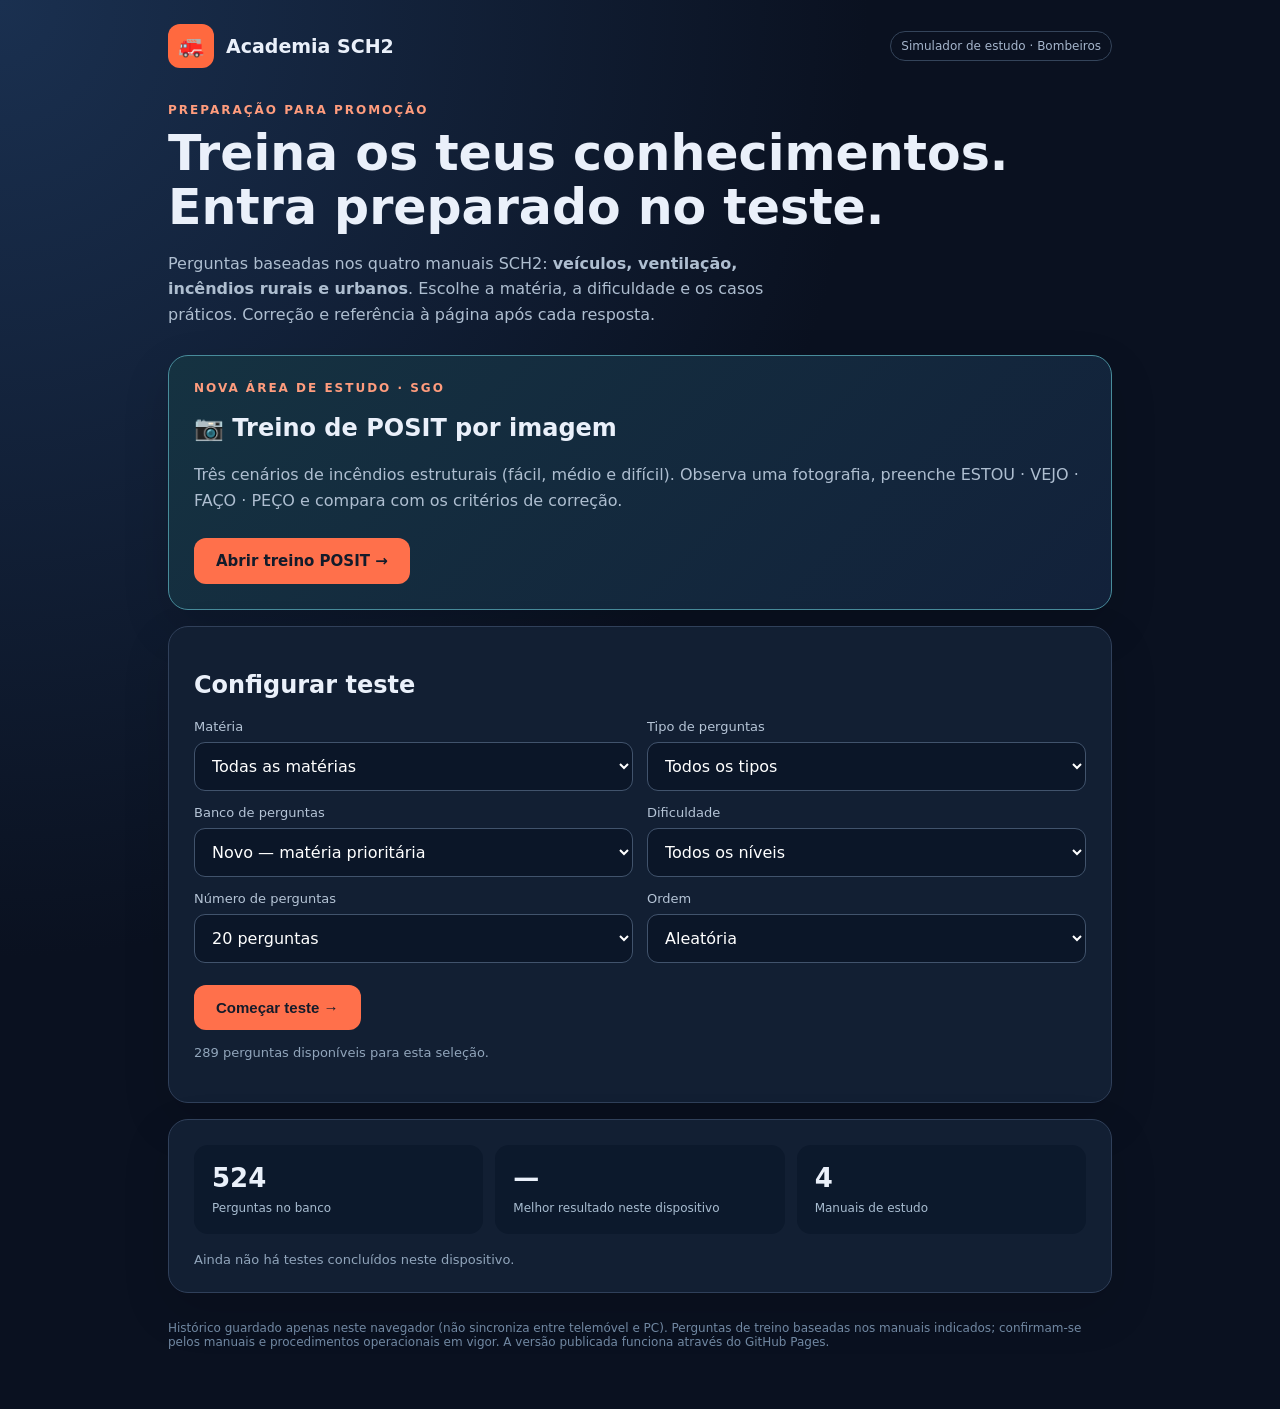
==== index.html @ 09507ef8 "Disponibilizar treino POSIT por imagem na página principal" ====
<!doctype html><html lang="pt-PT"><head><meta charset="utf-8"><meta name="viewport" content="width=device-width, initial-scale=1"><title>Academia SCH2 — Simulador de Testes</title><style>
:root{font-family:Inter,system-ui,-apple-system,Segoe UI,sans-serif;color:#eaf0fa;background:#0a1120}*{box-sizing:border-box}body{margin:0;background:radial-gradient(ellipse at top left,#1a3050 0%,#0a1120 48%);min-height:100vh}.shell{max-width:980px;margin:auto;padding:24px 18px 60px}header{display:flex;align-items:center;justify-content:space-between;gap:12px;margin-bottom:35px}.brand{display:flex;align-items:center;gap:12px;font-weight:800;font-size:19px}.mark{background:#ff693f;border-radius:12px;padding:10px;font-size:21px}.tag{font-size:12px;color:#a5b5cb;border:1px solid #34445a;padding:7px 10px;border-radius:30px}h1{font-size:clamp(29px,5vw,49px);line-height:1.1;margin:10px 0 14px}p{color:#aebed0;line-height:1.6}.eyebrow{color:#ff9c7d;font-size:12px;letter-spacing:2px;font-weight:800;text-transform:uppercase}.lead{max-width:650px;margin-bottom:27px}.panel{background:#121f33;border:1px solid #30405a;border-radius:20px;padding:25px;margin-top:16px;box-shadow:0 18px 48px #0002}.controls{display:grid;grid-template-columns:1fr 1fr;gap:14px}.field label{display:block;font-size:13px;color:#b5c4d6;margin-bottom:8px}select{width:100%;border-radius:11px;background:#0b1628;color:white;border:1px solid #41536c;padding:13px;font:inherit}.btn{background:#ff704b;color:#141b2a;border:0;border-radius:12px;padding:14px 22px;font-size:15px;font-weight:800;cursor:pointer}.btn:hover{filter:brightness(1.12)}.btn:disabled{opacity:.35;cursor:not-allowed}.btn.secondary{background:#273a55;color:#e8f0fc}.actions{display:flex;flex-wrap:wrap;gap:10px;margin-top:22px}.stats{display:grid;grid-template-columns:repeat(3,1fr);gap:12px}.stat{padding:18px;border-radius:14px;background:#0c192c}.stat b{font-size:26px;display:block;margin-bottom:4px}.stat span{color:#a9bdd1;font-size:12px}.hidden{display:none!important}.qtop{display:flex;justify-content:space-between;align-items:center;gap:12px;color:#b9c7d8;font-size:13px}.progress{height:8px;border-radius:99px;background:#293c56;margin:18px 0 26px;overflow:hidden}.progress>div{height:100%;background:#ff704b;transition:width .25s}.question{font-size:clamp(19px,3vw,25px);line-height:1.55;font-weight:650;margin:10px 0 26px}.options{display:grid;gap:12px}.option{display:flex;align-items:center;gap:12px;text-align:left;padding:17px;border:1px solid #41536b;border-radius:13px;background:#0c182a;color:#f1f5fa;font-size:16px;cursor:pointer}.option:hover{border-color:#ff977b}.option.chosen{border-color:#ff704b;background:#372a32}.option.good{border-color:#3fd39b;background:#163b35}.option.bad{border-color:#f66c74;background:#402934}.bullet{height:21px;width:21px;border:2px solid #7388a2;border-radius:50%;flex-shrink:0}.feedback{padding:18px;border-radius:14px;margin-top:18px;border:1px solid #40536c;background:#18283c}.feedback.good{border-color:#268d6d}.feedback.bad{border-color:#c15a63}.feedback strong{font-size:18px}.feedback p{margin-bottom:0}.muted{color:#91a5bb;font-size:13px}.foot{margin-top:28px;font-size:12px;color:#7188a2}.result{text-align:center;padding:22px 0}.result .huge{font-size:76px;font-weight:900;color:#54dbac}.result h2{font-size:29px}.review{margin-top:22px;text-align:left}.review article{border-top:1px solid #30405a;padding:13px 0}.review strong{color:#ff9d86}@media(max-width:580px){.controls{grid-template-columns:1fr}.panel{padding:18px}.stats{gap:6px}.stat{padding:11px}.stat b{font-size:20px}.shell{padding:16px 13px 40px}.tag{display:none}}
</style></head><body><main class="shell"><header><div class="brand"><span class="mark">🚒</span><span>Academia SCH2</span></div><span class="tag">Simulador de estudo · Bombeiros</span></header>
<section id="home"><div class="eyebrow">Preparação para promoção</div><h1>Treina os teus conhecimentos.<br>Entra preparado no teste.</h1><p class="lead">Perguntas baseadas nos quatro manuais SCH2: <b>veículos, ventilação, incêndios rurais e urbanos</b>. Escolhe a matéria, a dificuldade e os casos práticos. Correção e referência à página após cada resposta.</p><div class="panel" style="border-color:#488c9b;background:linear-gradient(135deg,#153241,#12213a)"><div class="eyebrow">Nova área de estudo · SGO</div><h2>📷 Treino de POSIT por imagem</h2><p>Três cenários de incêndios estruturais (fácil, médio e difícil). Observa uma fotografia, preenche ESTOU · VEJO · FAÇO · PEÇO e compara com os critérios de correção.</p><a href="posit.html" class="btn" style="display:inline-block;text-decoration:none;margin-top:8px">Abrir treino POSIT →</a></div><div class="panel"><h2>Configurar teste</h2><div class="controls"><div class="field"><label for="topic">Matéria</label><select id="topic"><option value="all">Todas as matérias</option><option value="veiculos">Incêndios em Veículos</option><option value="ventilacao">Ventilação Operacional</option><option value="rurais">Incêndios Rurais e Florestais</option><option value="combate">Incêndios Urbanos</option></select></div><div class="field"><label for="kind">Tipo de perguntas</label><select id="kind"><option value="all">Todos os tipos</option><option value="vf">Verdadeiro / Falso</option><option value="mc">Escolha múltipla</option><option value="caso">Casos práticos de raciocínio</option></select></div><div class="field"><label for="bank">Banco de perguntas</label><select id="bank"><option value="prioritario">Novo — matéria prioritária</option><option value="all">Todos os bancos</option><option value="anteriores">Perguntas anteriores</option></select></div><div class="field"><label for="difficulty">Dificuldade</label><select id="difficulty"><option value="all">Todos os níveis</option><option value="Fácil">Fácil</option><option value="Médio">Médio</option><option value="Difícil">Difícil</option></select></div><div class="field"><label for="count">Número de perguntas</label><select id="count"><option value="10">10 perguntas</option><option value="15">15 perguntas</option><option value="20" selected>20 perguntas</option><option value="30">30 perguntas</option><option value="50">50 perguntas</option><option value="100">100 perguntas</option><option value="150">150 perguntas</option><option value="all">Todas as disponíveis</option></select></div><div class="field"><label for="order">Ordem</label><select id="order"><option value="random">Aleatória</option><option value="fixed">Pela ordem do banco</option></select></div></div><div class="actions"><button class="btn" id="start">Começar teste →</button><button class="btn secondary" id="retry" style="display:none">Rever respostas erradas</button></div><p class="muted" id="availability"></p></div><div class="panel"><div class="stats"><div class="stat"><b id="nquestions">0</b><span>Perguntas no banco</span></div><div class="stat"><b id="best">—</b><span>Melhor resultado neste dispositivo</span></div><div class="stat"><b>4</b><span>Manuais de estudo</span></div></div><div id="history" class="muted" style="margin-top:18px"></div></div></section>
<section id="quiz" class="hidden"><div class="panel"><div class="qtop"><span id="qnum">Pergunta 1</span><span id="qtopic"></span></div><div class="progress"><div id="bar" style="width:0%"></div></div><div class="eyebrow" id="qtype"></div><div class="question" id="qtext"></div><div class="options" id="options"></div><div id="feedback" class="feedback hidden" aria-live="polite"></div><div class="actions"><button class="btn" id="confirm" disabled>Confirmar resposta</button><button class="btn hidden" id="next">Próxima pergunta →</button><button class="btn secondary" id="quit">Sair</button></div></div></section>
<section id="end" class="hidden"><div class="panel result"><div class="eyebrow">Teste concluído</div><div class="huge" id="percent">0%</div><h2 id="resulttitle"></h2><p id="resultdetail"></p><div class="stats"><div class="stat"><b id="correct">0</b><span>Certas</span></div><div class="stat"><b id="wrong">0</b><span>Erradas</span></div><div class="stat"><b id="grade">0</b><span>Nota / 20</span></div></div><div class="actions" style="justify-content:center"><button class="btn" id="again">Novo teste</button><button class="btn secondary" id="wrongonly">Repetir erradas</button></div><div class="review" id="review"></div></div></section><div class="foot">Histórico guardado apenas neste navegador (não sincroniza entre telemóvel e PC). Perguntas de treino baseadas nos manuais indicados; confirmam-se pelos manuais e procedimentos operacionais em vigor. A versão publicada funciona através do GitHub Pages.</div></main>
<script>
const Q=[
['combate','vf','Durante o reconhecimento intermédio, o COS deve procurar realizar um reconhecimento a 360° do edifício.','Verdadeiro',['Verdadeiro','Falso'],'O reconhecimento intermédio procura uma avaliação global da ocorrência, incluindo as diferentes fachadas e condições de propagação.'],
['combate','vf','Numa estratégia defensiva, pode iniciar-se o ataque exterior antes de confirmar a saída das equipas do interior, desde que estas tenham linhas de proteção.','Falso',['Verdadeiro','Falso'],'Antes de iniciar a estratégia defensiva, o COS deve garantir que todas as equipas foram evacuadas e estão em segurança.'],
['ventilacao','vf','Na ventilação horizontal natural, a primeira abertura deve ser feita do lado de onde sopra o vento.','Falso',['Verdadeiro','Falso'],'A abertura de saída deve ser feita no lado contrário ao vento, preferencialmente numa zona alta, de forma coordenada.'],
['combate','vf','A observação de um plano neutro transversal pode indicar que o foco do incêndio se encontra no compartimento observado.','Verdadeiro',['Verdadeiro','Falso'],'O plano neutro transversal é um indicador a considerar na localização do foco e na interpretação do fluxo de gases.'],
['ventilacao','vf','Na ventilação ofensiva, deve direcionar-se um jato de água para a abertura de saída de gases, de modo a bloquear o fumo.','Falso',['Verdadeiro','Falso'],'Obstruir a saída dos gases prejudica a ventilação e pode agravar as condições das equipas no interior.'],
['combate','vf','Na estratégia defensiva, a preservação do edifício justifica expor bombeiros a riscos elevados mesmo quando não existem vítimas para salvar.','Falso',['Verdadeiro','Falso'],'A segurança dos operacionais é prioritária; a preservação de bens não justifica riscos desproporcionados.'],
['combate','vf','A existência de aberturas a diferentes alturas pode criar um fluxo unidirecional e aumentar o fornecimento de oxigénio ao incêndio.','Verdadeiro',['Verdadeiro','Falso'],'O ar pode entrar por baixo e os gases quentes sair por cima, intensificando a combustão.'],
['ventilacao','vf','Na ventilação hidráulica pode utilizar-se um jato difuso de cerca de 60°, cobrindo 85% a 90% da abertura.','Verdadeiro',['Verdadeiro','Falso'],'O jato difuso cria um efeito de arrastamento dos gases através da abertura de saída.'],
['combate','vf','Perante risco de colapso estrutural, deve considerar-se uma distância de segurança de pelo menos 1,5 vezes a altura do edifício.','Verdadeiro',['Verdadeiro','Falso'],'A distância de segurança deve ser considerada na colocação de operacionais, meios e equipamentos.'],
['ventilacao','vf','Na ventilação defensiva, deve direcionar-se o ar fresco diretamente para o foco do incêndio.','Falso',['Verdadeiro','Falso'],'A ventilação defensiva procura proteger zonas não afetadas e vias de evacuação, sem alimentar diretamente o incêndio.'],
['combate','vf','O fumo muito escuro indica necessariamente uma combustão com oxigénio abundante.','Falso',['Verdadeiro','Falso'],'O fumo escuro pode estar associado a combustão incompleta. A sua cor deve ser interpretada com outros indicadores.'],
['ventilacao','vf','Antes de uma ventilação vertical ofensiva, deve avaliar-se a cobertura, garantir proteção com linha de água e coordenar com as equipas interiores.','Verdadeiro',['Verdadeiro','Falso'],'A operação envolve riscos estruturais e pode alterar rapidamente o comportamento do incêndio.'],
['combate','vf','O reconhecimento secundário serve para avaliar a eficácia das ações e corrigir a estratégia, quando necessário.','Verdadeiro',['Verdadeiro','Falso'],'O reconhecimento é contínuo e permite ao COS reajustar meios e procedimentos.'],
['ventilacao','vf','Em atmosfera potencialmente explosiva, é seguro utilizar qualquer extrator convencional desde que colocado fora do compartimento.','Falso',['Verdadeiro','Falso'],'Em atmosferas potencialmente explosivas, devem utilizar-se equipamentos adequados para esse risco.'],
['combate','vf','No reconhecimento primário, o princípio VOE significa Ver, Ouvir e Executar.','Verdadeiro',['Verdadeiro','Falso'],'O VOE integra a avaliação inicial e a tomada das primeiras medidas.'],
['ventilacao','vf','Na ventilação horizontal natural, a abertura de entrada deve ser maior do que a de saída.','Falso',['Verdadeiro','Falso'],'A abertura de entrada de ar deve ser menor do que a de saída dos produtos da combustão.'],
['combate','vf','A ZSEI pode corresponder a uma área de aproximadamente 30 metros em redor do edifício sinistrado.','Verdadeiro',['Verdadeiro','Falso'],'A delimitação de zonas de segurança contribui para a organização e proteção no teatro de operações.'],
['combate','vf','A saída de fumo em pulsações pode indicar variações de pressão e possível deficiência de oxigénio.','Verdadeiro',['Verdadeiro','Falso'],'É um indicador de alerta que deve ser conjugado com a leitura dos restantes sinais do incêndio.'],
['ventilacao','vf','A abertura de uma porta pode intensificar um incêndio limitado pela ventilação, mesmo sem recurso a ventiladores.','Verdadeiro',['Verdadeiro','Falso'],'A entrada de oxigénio pode aumentar a intensidade do incêndio e favorecer o seu desenvolvimento rápido.'],
['combate','vf','Na transição para estratégia defensiva, a evacuação das equipas interiores pode ficar para depois de iniciar a ventilação ofensiva.','Falso',['Verdadeiro','Falso'],'A retirada e segurança das equipas interiores devem ser confirmadas antes do início do ataque defensivo.'],
['combate','mc','Qual é a finalidade principal do reconhecimento secundário?','Avaliar a eficácia das ações e reajustar a estratégia',['Identificar apenas o número de pisos','Avaliar a eficácia das ações e reajustar a estratégia','Encerrar a ocorrência','Substituir a comunicação FLASH'],'O reconhecimento secundário acompanha a evolução da intervenção e permite corrigir decisões.'],
['ventilacao','mc','Numa ventilação horizontal natural, onde se deve realizar preferencialmente a primeira abertura?','No lado contrário ao vento, em zona alta',['No lado de onde sopra o vento, em zona baixa','No lado contrário ao vento, em zona alta','Em qualquer janela, sem coordenação','Sempre junto ao pavimento'],'A primeira abertura é destinada à saída de gases, sendo a direção do vento um fator importante.'],
['combate','mc','Um edifício com 10 metros de altura apresenta risco de colapso. Qual a distância de segurança de referência (1,5 × altura)?','15 metros',['5 metros','10 metros','15 metros','20 metros'],'10 × 1,5 = 15 metros.'],
['ventilacao','mc','Qual é o objetivo central da ventilação defensiva?','Proteger zonas não afetadas e vias de evacuação',['Alimentar o foco com ar fresco','Proteger zonas não afetadas e vias de evacuação','Aumentar a velocidade de propagação','Substituir o ataque com água'],'A ventilação defensiva procura limitar a exposição de espaços protegidos ao fumo e calor.'],
['combate','mc','O que significa VOE no reconhecimento primário?','Ver, Ouvir e Executar',['Ver, Orientar e Evacuar','Vigiar, Observar e Extinguir','Ver, Ouvir e Executar','Ventilar, Operar e Extinguir'],'VOE corresponde a Ver, Ouvir e Executar.'],
['ventilacao','mc','Qual destas ações pode prejudicar a ventilação ofensiva?','Aplicar água diretamente na abertura de saída de gases',['Coordenar a abertura com o ataque','Avaliar o sentido do fluxo','Aplicar água diretamente na abertura de saída de gases','Garantir vias de evacuação'],'O jato pode impedir a saída dos gases, comprometendo a eficácia da ventilação.'],
['combate','mc','Antes de iniciar o ataque exterior numa estratégia defensiva, o COS deve:','Confirmar a evacuação das equipas interiores',['Aguardar apenas a chegada de mais água','Confirmar a evacuação das equipas interiores','Abrir todas as janelas','Desligar todas as comunicações'],'A confirmação de que todas as equipas estão fora e em segurança é essencial.'],
['ventilacao','mc','Qual dos seguintes é um método de ventilação mecânica?','Extração por pressão negativa',['Convecção natural','Ação do vento','Extração por pressão negativa','Abertura de claraboia sem equipamentos'],'A extração por pressão negativa utiliza equipamentos mecânicos para retirar os gases.'],
['combate','mc','Qual destes sinais exige especial atenção durante a leitura do fumo?','Saída em pulsações',['Fumo sempre imóvel','Saída em pulsações','Ausência total de aberturas','Luz exterior'],'As pulsações podem indicar variações de pressão e condições perigosas.'],
['ventilacao','mc','Que equipamento deve ser usado em atmosferas potencialmente explosivas?','Equipamento apropriado para atmosferas explosivas',['Qualquer ventilador doméstico','Equipamento apropriado para atmosferas explosivas','Apenas ventiladores mais potentes','Extrator convencional sem verificação'],'A seleção de equipamentos deve considerar o risco de ignição da atmosfera.']
,
["ventilacao", "vf", "A ventilação natural depende das correntes de ar e dos movimentos de convecção.", "Verdadeiro", ["Verdadeiro", "Falso"], "O caderno descreve a ventilação natural como dependente das correntes de ar e da convecção."],
["ventilacao", "vf", "A ventilação natural é independente da velocidade e direção do vento.", "Falso", ["Verdadeiro", "Falso"], "O vento influencia diretamente a eficácia e o sentido do escoamento na ventilação natural."],
["ventilacao", "vf", "A ventilação pode melhorar a visibilidade e facilitar o reconhecimento do interior.", "Verdadeiro", ["Verdadeiro", "Falso"], "A remoção de fumo e gases melhora a visibilidade e as condições de reconhecimento."],
["ventilacao", "vf", "Os gases aquecidos tendem a subir devido ao efeito de convecção.", "Verdadeiro", ["Verdadeiro", "Falso"], "A convecção provoca a subida dos gases e do fumo aquecidos."],
["ventilacao", "vf", "A abertura descoordenada de vãos pode criar condições para flashover ou backdraft.", "Verdadeiro", ["Verdadeiro", "Falso"], "A entrada de ar altera a mistura de gases e as condições de combustão."],
["ventilacao", "vf", "A ventilação mecânica dispensa o reconhecimento prévio das aberturas disponíveis.", "Falso", ["Verdadeiro", "Falso"], "A seleção e localização de aberturas deve resultar do reconhecimento e do planeamento."],
["ventilacao", "vf", "A ventilação por pressão positiva é totalmente imune à influência de ventos muito fortes.", "Falso", ["Verdadeiro", "Falso"], "O caderno indica que a ventilação mecânica pode não vencer ventos muito fortes."],
["ventilacao", "vf", "A abertura de uma claraboia pode ser um recurso de ventilação natural.", "Verdadeiro", ["Verdadeiro", "Falso"], "A ventilação natural pode recorrer a portas, janelas, claraboias e aberturas em coberturas."],
["ventilacao", "vf", "Uma ventilação eficaz deve ser planeada tendo em conta o percurso previsto do ar e dos fumos.", "Verdadeiro", ["Verdadeiro", "Falso"], "O controlo das entradas e saídas condiciona o fluxo e a segurança."],
["ventilacao", "vf", "O fumo e os gases quentes acumulam-se sempre primeiro junto ao pavimento.", "Falso", ["Verdadeiro", "Falso"], "Por convecção, os produtos aquecidos tendem a subir e a acumular-se nas zonas altas."],
["ventilacao", "vf", "A ventilação deve ser coordenada com as equipas de ataque e com o COS.", "Verdadeiro", ["Verdadeiro", "Falso"], "As alterações de fluxo podem modificar o comportamento do incêndio e afetar equipas."],
["ventilacao", "vf", "A ventilação hidráulica recorre ao arrastamento de gases provocado por um jato de água.", "Verdadeiro", ["Verdadeiro", "Falso"], "O jato difuso pode criar um efeito de arrastamento através da abertura de saída."],
["ventilacao", "vf", "Em ventilação horizontal, uma abertura alta pode facilitar a saída dos produtos da combustão.", "Verdadeiro", ["Verdadeiro", "Falso"], "A acumulação dos gases quentes nas zonas superiores justifica a escolha de aberturas altas."],
["ventilacao", "vf", "A ventilação defensiva tem como objetivo principal alimentar o foco de incêndio com ar fresco.", "Falso", ["Verdadeiro", "Falso"], "O objetivo é proteger zonas não afetadas e percursos de evacuação."],
["ventilacao", "vf", "A ventilação ofensiva pode agravar o incêndio se não estiver coordenada com o ataque.", "Verdadeiro", ["Verdadeiro", "Falso"], "A entrada adicional de comburente pode intensificar a combustão."],
["combate", "vf", "O reconhecimento deve ser repetido ao longo da intervenção e não apenas à chegada.", "Verdadeiro", ["Verdadeiro", "Falso"], "O reconhecimento acompanha a evolução das condições e permite reajustar a estratégia."],
["combate", "vf", "O reconhecimento final substitui a necessidade de rescaldo.", "Falso", ["Verdadeiro", "Falso"], "O reconhecimento final é efetuado após o rescaldo, antes da retirada dos meios."],
["combate", "vf", "O COS deve considerar o risco de propagação a edifícios ou exposições vizinhas.", "Verdadeiro", ["Verdadeiro", "Falso"], "A avaliação das exposições é fundamental para definir prioridades e proteção."],
["combate", "vf", "A estratégia defensiva centra-se exclusivamente na extinção rápida do foco, independentemente das exposições.", "Falso", ["Verdadeiro", "Falso"], "A estratégia defensiva prioriza a segurança e o controlo da progressão e das exposições."],
["combate", "vf", "A mudança de estratégia exige reavaliar os riscos e a localização das equipas.", "Verdadeiro", ["Verdadeiro", "Falso"], "As decisões táticas devem acompanhar a evolução do risco e das condições operacionais."],
["combate", "vf", "O reconhecimento a 360° deve procurar identificar também condições nas fachadas não visíveis da posição inicial.", "Verdadeiro", ["Verdadeiro", "Falso"], "A observação global reduz o risco de decisões baseadas numa única fachada."],
["combate", "vf", "Um fluxo de ar criado pela abertura de vãos pode alterar o desenvolvimento do incêndio.", "Verdadeiro", ["Verdadeiro", "Falso"], "A entrada de comburente e a circulação dos gases influenciam a combustão."],
["combate", "vf", "O reconhecimento secundário destina-se apenas a identificar a morada da ocorrência.", "Falso", ["Verdadeiro", "Falso"], "O reconhecimento secundário avalia a eficácia das operações e a necessidade de ajustes."],
["combate", "vf", "O risco de colapso estrutural deve influenciar a posição dos veículos e dos bombeiros.", "Verdadeiro", ["Verdadeiro", "Falso"], "Devem considerar-se distâncias de segurança e possíveis zonas de queda."],
["combate", "vf", "A estratégia defensiva permite manter equipas no interior enquanto se inicia o ataque exterior.", "Falso", ["Verdadeiro", "Falso"], "O início da estratégia defensiva depende da confirmação da evacuação das equipas."],
["combate", "mc", "Qual das fases de reconhecimento verifica a eficácia das ações já implementadas?", "Reconhecimento secundário", ["Reconhecimento primário", "Reconhecimento secundário", "Reconhecimento final", "Nenhuma das anteriores"], "O reconhecimento secundário acompanha os resultados e permite reajustamentos."],
["ventilacao", "mc", "Qual é a principal força física que faz subir os gases quentes?", "Convecção", ["Convecção", "Gravidade descendente", "Pressão atmosférica constante", "Atrito"], "Os gases aquecidos ascendem por convecção."],
["ventilacao", "mc", "Qual destes fatores condiciona diretamente a ventilação natural?", "Direção e velocidade do vento", ["Cor das mangueiras", "Direção e velocidade do vento", "Número de rádios", "Marca dos veículos"], "A ventilação natural depende do vento e da convecção."],
["combate", "mc", "Quando deve realizar-se o reconhecimento final?", "Após o rescaldo e antes da retirada de meios", ["Antes do reconhecimento primário", "Durante o primeiro FLASH", "Após o rescaldo e antes da retirada de meios", "Apenas no dia seguinte"], "A verificação final antecede a desmobilização."],
["ventilacao", "mc", "Qual é o risco de abrir indiscriminadamente vãos num incêndio limitado pela ventilação?", "Intensificar o incêndio por entrada de oxigénio", ["Eliminar automaticamente todos os riscos", "Intensificar o incêndio por entrada de oxigénio", "Impedir sempre a propagação", "Arrefecer imediatamente o foco"], "O oxigénio adicional pode acelerar a combustão."],
["combate", "mc", "Qual deve ser a prioridade perante sinais de colapso e equipas ainda no interior?", "Retirada e segurança das equipas", ["Aumentar a ventilação antes de avisar as equipas", "Retirada e segurança das equipas", "Proteger apenas bens materiais", "Abrir todas as janelas"], "A segurança das equipas prevalece perante o risco estrutural."],
["ventilacao", "mc", "Qual é a finalidade principal da ventilação hidráulica?", "Arrastar fumos e gases para o exterior", ["Alimentar o fogo", "Arrastar fumos e gases para o exterior", "Substituir sempre o rescaldo", "Aumentar a pressão da rede"], "O jato difuso provoca arrastamento dos gases."],
["combate", "mc", "O que pode sugerir fumo a sair em pulsações?", "Variações de pressão no compartimento", ["Ausência de risco", "Variações de pressão no compartimento", "Extinção garantida", "Ventilação totalmente controlada"], "As pulsações são um sinal de alerta a interpretar com os restantes indicadores."],
["ventilacao", "mc", "Onde devem ser posicionadas preferencialmente as saídas de fumo numa ventilação horizontal natural?", "Em zonas altas", ["Sempre junto ao chão", "Em zonas altas", "Apenas no lado de entrada do vento", "Não é relevante"], "Os gases quentes tendem a acumular-se na parte superior."],
["combate", "mc", "Qual é a distância de referência para um edifício de 8 m com risco de colapso, usando 1,5 vezes a altura?", "12 metros", ["8 metros", "10 metros", "12 metros", "16 metros"], "8 × 1,5 = 12 metros."]
,
["combate","vf","A ausência de chamas visíveis numa fachada permite excluir um incêndio desenvolvido no interior.","Falso",["Verdadeiro","Falso"],"O reconhecimento deve considerar sinais indiretos, outros compartimentos e todas as fachadas acessíveis."],
["combate","vf","A informação recolhida no reconhecimento pode justificar a passagem de estratégia ofensiva para defensiva.","Verdadeiro",["Verdadeiro","Falso"],"A evolução das condições de segurança pode obrigar a retirar equipas e reformular a estratégia."],
["combate","vf","Uma estratégia ofensiva deve ser mantida mesmo quando deixa de existir uma relação aceitável entre risco e benefício.","Falso",["Verdadeiro","Falso"],"A avaliação contínua do risco é essencial para decidir a continuidade do ataque interior."],
["combate","vf","Na estratégia defensiva, a proteção de exposições pode ser uma prioridade operacional.","Verdadeiro",["Verdadeiro","Falso"],"O controlo da propagação e a proteção de estruturas adjacentes são objetivos típicos desta estratégia."],
["combate","vf","A localização provável do foco e os percursos de acesso devem integrar o reconhecimento inicial.","Verdadeiro",["Verdadeiro","Falso"],"Estes elementos apoiam a definição de objetivos e a segurança das equipas."],
["combate","vf","A decisão de iniciar um ataque interior deve ignorar a estabilidade estrutural se houver água suficiente.","Falso",["Verdadeiro","Falso"],"O risco de colapso é determinante para a segurança e para a escolha da estratégia."],
["combate","vf","O reconhecimento é um processo contínuo, podendo alterar as prioridades táticas durante a intervenção.","Verdadeiro",["Verdadeiro","Falso"],"As condições do incêndio e os riscos evoluem ao longo das operações."],
["combate","vf","A proteção das vias de evacuação pode influenciar a escolha de uma tática ofensiva.","Verdadeiro",["Verdadeiro","Falso"],"A proteção de vidas e dos percursos de saída integra a avaliação operacional."],
["combate","vf","Um ataque exterior com equipas ainda no interior pode criar riscos adicionais se não existir coordenação.","Verdadeiro",["Verdadeiro","Falso"],"A aplicação de água e as alterações do ambiente térmico exigem coordenação e comunicação."],
["combate","vf","A passagem para estratégia defensiva dispensa a contabilização das equipas que estavam no interior.","Falso",["Verdadeiro","Falso"],"É indispensável confirmar a retirada e a localização dos operacionais."],
["ventilacao","vf","Abrir simultaneamente portas e janelas sem avaliar o percurso do ar pode alterar rapidamente o comportamento do incêndio.","Verdadeiro",["Verdadeiro","Falso"],"As novas aberturas modificam a entrada de ar e o caminho dos gases quentes."],
["ventilacao","vf","A ventilação por pressão positiva é sempre segura, mesmo sem uma abertura de saída adequada.","Falso",["Verdadeiro","Falso"],"É necessário avaliar a saída, o percurso de fluxo e a coordenação com o ataque."],
["ventilacao","vf","O vento pode contrariar o percurso de ventilação planeado.","Verdadeiro",["Verdadeiro","Falso"],"A direção e a intensidade do vento influenciam as pressões e o movimento dos gases."],
["ventilacao","vf","Uma abertura de ventilação deve ser escolhida sem considerar a localização das vítimas.","Falso",["Verdadeiro","Falso"],"O percurso dos gases e do calor pode afetar vítimas e percursos de evacuação."],
["ventilacao","vf","A ventilação operacional pode melhorar a visibilidade, mas também aumentar a intensidade do incêndio se for mal coordenada.","Verdadeiro",["Verdadeiro","Falso"],"A entrada de oxigénio pode agravar um incêndio limitado pela ventilação."],
["ventilacao","vf","O ventilador deve ser posicionado tendo em conta a abertura de entrada e a eficácia do fluxo pretendido.","Verdadeiro",["Verdadeiro","Falso"],"O posicionamento influencia a pressurização e o encaminhamento do ar."],
["ventilacao","vf","O controlo de portas pode ser uma medida tática para limitar a entrada de ar num incêndio.","Verdadeiro",["Verdadeiro","Falso"],"O controlo de aberturas ajuda a gerir o fornecimento de oxigénio."],
["ventilacao","vf","A ventilação vertical elimina por si só o risco de propagação do incêndio.","Falso",["Verdadeiro","Falso"],"A abertura superior não substitui o controlo do incêndio e pode alterar os fluxos."],
["ventilacao","vf","O percurso de ventilação deve evitar, sempre que possível, encaminhar gases quentes para zonas ocupadas.","Verdadeiro",["Verdadeiro","Falso"],"A segurança de ocupantes e operacionais depende também do trajeto do fluxo."],
["ventilacao","vf","A ventilação deve ser reavaliada quando mudam as condições do vento ou a posição das equipas.","Verdadeiro",["Verdadeiro","Falso"],"Mudanças nas condições externas e táticas podem alterar o percurso e os riscos do fluxo."]
,
["combate","vf","O reconhecimento deve identificar acessos e saídas utilizáveis.","Verdadeiro",["Verdadeiro","Falso"],"Os acessos e saídas condicionam a entrada, evacuação e retirada."],
["combate","vf","É falso afirmar que o reconhecimento deve identificar acessos e saídas utilizáveis.","Falso",["Verdadeiro","Falso"],"A afirmação original é correta. Os acessos e saídas condicionam a entrada, evacuação e retirada."],
["combate","vf","A observação de todas as fachadas acessíveis pode revelar riscos ocultos.","Verdadeiro",["Verdadeiro","Falso"],"Uma única fachada pode não mostrar toda a extensão da ocorrência."],
["combate","vf","É falso afirmar que a observação de todas as fachadas acessíveis pode revelar riscos ocultos.","Falso",["Verdadeiro","Falso"],"A afirmação original é correta. Uma única fachada pode não mostrar toda a extensão da ocorrência."],
["combate","vf","O reconhecimento deve procurar identificar vítimas e locais de possível permanência.","Verdadeiro",["Verdadeiro","Falso"],"A proteção da vida orienta as prioridades."],
["combate","vf","É falso afirmar que o reconhecimento deve procurar identificar vítimas e locais de possível permanência.","Falso",["Verdadeiro","Falso"],"A afirmação original é correta. A proteção da vida orienta as prioridades."],
["combate","vf","A leitura do fumo ajuda a avaliar as condições do incêndio.","Verdadeiro",["Verdadeiro","Falso"],"Volume, velocidade, densidade e cor são indicadores que exigem interpretação conjunta."],
["combate","vf","É falso afirmar que a leitura do fumo ajuda a avaliar as condições do incêndio.","Falso",["Verdadeiro","Falso"],"A afirmação original é correta. Volume, velocidade, densidade e cor são indicadores que exigem interpretação conjunta."],
["combate","vf","A cor do fumo, isoladamente, não permite determinar com segurança a temperatura.","Verdadeiro",["Verdadeiro","Falso"],"Nenhum indicador isolado substitui uma avaliação global."],
["combate","vf","É falso afirmar que a cor do fumo, isoladamente, não permite determinar com segurança a temperatura.","Falso",["Verdadeiro","Falso"],"A afirmação original é correta. Nenhum indicador isolado substitui uma avaliação global."],
["combate","vf","O COS deve reavaliar os objetivos quando as condições se alteram.","Verdadeiro",["Verdadeiro","Falso"],"A estratégia deve acompanhar a evolução dos riscos."],
["combate","vf","É falso afirmar que o COS deve reavaliar os objetivos quando as condições se alteram.","Falso",["Verdadeiro","Falso"],"A afirmação original é correta. A estratégia deve acompanhar a evolução dos riscos."],
["combate","vf","O risco de colapso deve influenciar o posicionamento dos meios.","Verdadeiro",["Verdadeiro","Falso"],"As zonas de queda potencial exigem distâncias de segurança."],
["combate","vf","É falso afirmar que o risco de colapso deve influenciar o posicionamento dos meios.","Falso",["Verdadeiro","Falso"],"A afirmação original é correta. As zonas de queda potencial exigem distâncias de segurança."],
["combate","vf","A informação de testemunhas pode apoiar o reconhecimento, mas deve ser confirmada.","Verdadeiro",["Verdadeiro","Falso"],"Os relatos são úteis, mas podem estar incompletos."],
["combate","vf","É falso afirmar que a informação de testemunhas pode apoiar o reconhecimento, mas deve ser confirmada.","Falso",["Verdadeiro","Falso"],"A afirmação original é correta. Os relatos são úteis, mas podem estar incompletos."],
["combate","vf","A localização de materiais perigosos pode alterar a estratégia de intervenção.","Verdadeiro",["Verdadeiro","Falso"],"Os perigos específicos exigem medidas de controlo apropriadas."],
["combate","vf","É falso afirmar que a localização de materiais perigosos pode alterar a estratégia de intervenção.","Falso",["Verdadeiro","Falso"],"A afirmação original é correta. Os perigos específicos exigem medidas de controlo apropriadas."],
["combate","vf","O reconhecimento deve considerar edifícios e espaços expostos à propagação.","Verdadeiro",["Verdadeiro","Falso"],"A proteção das exposições limita a extensão do incêndio."],
["combate","vf","É falso afirmar que o reconhecimento deve considerar edifícios e espaços expostos à propagação.","Falso",["Verdadeiro","Falso"],"A afirmação original é correta. A proteção das exposições limita a extensão do incêndio."],
["combate","vf","A estratégia ofensiva pressupõe avaliação continuada do risco para as equipas.","Verdadeiro",["Verdadeiro","Falso"],"A possibilidade de atuação interior depende de condições aceitáveis."],
["combate","vf","É falso afirmar que a estratégia ofensiva pressupõe avaliação continuada do risco para as equipas.","Falso",["Verdadeiro","Falso"],"A afirmação original é correta. A possibilidade de atuação interior depende de condições aceitáveis."],
["combate","vf","A estratégia defensiva pode exigir a retirada das equipas do interior.","Verdadeiro",["Verdadeiro","Falso"],"A prioridade é evitar exposição a riscos não aceitáveis."],
["combate","vf","É falso afirmar que a estratégia defensiva pode exigir a retirada das equipas do interior.","Falso",["Verdadeiro","Falso"],"A afirmação original é correta. A prioridade é evitar exposição a riscos não aceitáveis."],
["combate","vf","A passagem a defensiva requer comunicação clara às equipas.","Verdadeiro",["Verdadeiro","Falso"],"A mudança tática exige coordenação e confirmação da retirada."],
["combate","vf","É falso afirmar que a passagem a defensiva requer comunicação clara às equipas.","Falso",["Verdadeiro","Falso"],"A afirmação original é correta. A mudança tática exige coordenação e confirmação da retirada."],
["combate","vf","A existência de vítimas potenciais influencia a avaliação do risco-benefício.","Verdadeiro",["Verdadeiro","Falso"],"O salvamento é uma prioridade, sem dispensar a segurança."],
["combate","vf","É falso afirmar que a existência de vítimas potenciais influencia a avaliação do risco-benefício.","Falso",["Verdadeiro","Falso"],"A afirmação original é correta. O salvamento é uma prioridade, sem dispensar a segurança."],
["combate","vf","A proteção de exposições é compatível com uma estratégia defensiva.","Verdadeiro",["Verdadeiro","Falso"],"O objetivo pode ser limitar a propagação a outras estruturas."],
["combate","vf","É falso afirmar que a proteção de exposições é compatível com uma estratégia defensiva.","Falso",["Verdadeiro","Falso"],"A afirmação original é correta. O objetivo pode ser limitar a propagação a outras estruturas."],
["combate","vf","O reconhecimento secundário permite verificar a eficácia das ações.","Verdadeiro",["Verdadeiro","Falso"],"A avaliação contínua fundamenta correções táticas."],
["combate","vf","É falso afirmar que o reconhecimento secundário permite verificar a eficácia das ações.","Falso",["Verdadeiro","Falso"],"A afirmação original é correta. A avaliação contínua fundamenta correções táticas."],
["combate","vf","O reconhecimento final deve procurar riscos residuais antes da desmobilização.","Verdadeiro",["Verdadeiro","Falso"],"A verificação final reduz o risco de reacendimento ou perigos remanescentes."],
["combate","vf","É falso afirmar que o reconhecimento final deve procurar riscos residuais antes da desmobilização.","Falso",["Verdadeiro","Falso"],"A afirmação original é correta. A verificação final reduz o risco de reacendimento ou perigos remanescentes."],
["combate","vf","A disponibilidade de água condiciona o planeamento do ataque.","Verdadeiro",["Verdadeiro","Falso"],"O abastecimento deve sustentar os caudais necessários."],
["combate","vf","É falso afirmar que a disponibilidade de água condiciona o planeamento do ataque.","Falso",["Verdadeiro","Falso"],"A afirmação original é correta. O abastecimento deve sustentar os caudais necessários."],
["combate","vf","As comunicações são essenciais para coordenar ataque, busca e ventilação.","Verdadeiro",["Verdadeiro","Falso"],"Ações não coordenadas podem colocar equipas em risco."],
["combate","vf","É falso afirmar que as comunicações são essenciais para coordenar ataque, busca e ventilação.","Falso",["Verdadeiro","Falso"],"A afirmação original é correta. Ações não coordenadas podem colocar equipas em risco."],
["combate","vf","As condições estruturais podem deteriorar-se durante o combate.","Verdadeiro",["Verdadeiro","Falso"],"O calor e os danos acumulados podem comprometer elementos resistentes."],
["combate","vf","É falso afirmar que as condições estruturais podem deteriorar-se durante o combate.","Falso",["Verdadeiro","Falso"],"A afirmação original é correta. O calor e os danos acumulados podem comprometer elementos resistentes."],
["combate","vf","O controlo de acessos ajuda a evitar entradas não autorizadas em zonas perigosas.","Verdadeiro",["Verdadeiro","Falso"],"A delimitação operacional protege pessoas e equipas."],
["combate","vf","É falso afirmar que o controlo de acessos ajuda a evitar entradas não autorizadas em zonas perigosas.","Falso",["Verdadeiro","Falso"],"A afirmação original é correta. A delimitação operacional protege pessoas e equipas."],
["combate","vf","A estratégia pode combinar objetivos de salvamento e limitação de propagação.","Verdadeiro",["Verdadeiro","Falso"],"As prioridades operacionais podem coexistir, com recursos adequados."],
["combate","vf","É falso afirmar que a estratégia pode combinar objetivos de salvamento e limitação de propagação.","Falso",["Verdadeiro","Falso"],"A afirmação original é correta. As prioridades operacionais podem coexistir, com recursos adequados."],
["combate","vf","A posição e intensidade do incêndio influenciam a escolha das linhas de ataque.","Verdadeiro",["Verdadeiro","Falso"],"O posicionamento deve apoiar eficácia e segurança."],
["combate","vf","É falso afirmar que a posição e intensidade do incêndio influenciam a escolha das linhas de ataque.","Falso",["Verdadeiro","Falso"],"A afirmação original é correta. O posicionamento deve apoiar eficácia e segurança."],
["combate","vf","A avaliação dos percursos de retirada deve anteceder a progressão interior.","Verdadeiro",["Verdadeiro","Falso"],"As equipas precisam de alternativas e orientação para sair."],
["combate","vf","É falso afirmar que a avaliação dos percursos de retirada deve anteceder a progressão interior.","Falso",["Verdadeiro","Falso"],"A afirmação original é correta. As equipas precisam de alternativas e orientação para sair."],
["combate","vf","A exposição ao calor deve ser reavaliada durante a progressão.","Verdadeiro",["Verdadeiro","Falso"],"As condições térmicas podem mudar rapidamente."],
["combate","vf","É falso afirmar que a exposição ao calor deve ser reavaliada durante a progressão.","Falso",["Verdadeiro","Falso"],"A afirmação original é correta. As condições térmicas podem mudar rapidamente."],
["combate","vf","A ventilação deve integrar o plano tático e não ser uma ação isolada.","Verdadeiro",["Verdadeiro","Falso"],"As alterações de fluxo afetam o ataque e as buscas."],
["combate","vf","É falso afirmar que a ventilação deve integrar o plano tático e não ser uma ação isolada.","Falso",["Verdadeiro","Falso"],"A afirmação original é correta. As alterações de fluxo afetam o ataque e as buscas."],
["combate","vf","A proteção das equipas exige acompanhamento da evolução do incêndio.","Verdadeiro",["Verdadeiro","Falso"],"Uma decisão inicial pode deixar de ser segura."],
["combate","vf","É falso afirmar que a proteção das equipas exige acompanhamento da evolução do incêndio.","Falso",["Verdadeiro","Falso"],"A afirmação original é correta. Uma decisão inicial pode deixar de ser segura."],
["combate","vf","O reconhecimento pode revelar compartimentação que limita ou favorece a propagação.","Verdadeiro",["Verdadeiro","Falso"],"Portas, paredes e aberturas influenciam o desenvolvimento."],
["combate","vf","É falso afirmar que o reconhecimento pode revelar compartimentação que limita ou favorece a propagação.","Falso",["Verdadeiro","Falso"],"A afirmação original é correta. Portas, paredes e aberturas influenciam o desenvolvimento."],
["combate","vf","O ataque interior exige atenção aos sinais de deterioração das condições.","Verdadeiro",["Verdadeiro","Falso"],"Mudanças rápidas podem obrigar à retirada."],
["combate","vf","É falso afirmar que o ataque interior exige atenção aos sinais de deterioração das condições.","Falso",["Verdadeiro","Falso"],"A afirmação original é correta. Mudanças rápidas podem obrigar à retirada."],
["combate","vf","O posicionamento dos veículos deve preservar acessos de emergência.","Verdadeiro",["Verdadeiro","Falso"],"A implantação não deve bloquear evacuação ou reforços."],
["combate","vf","É falso afirmar que o posicionamento dos veículos deve preservar acessos de emergência.","Falso",["Verdadeiro","Falso"],"A afirmação original é correta. A implantação não deve bloquear evacuação ou reforços."],
["combate","vf","O COS deve considerar a capacidade real dos recursos disponíveis.","Verdadeiro",["Verdadeiro","Falso"],"Os objetivos têm de ser proporcionais a meios e pessoal."],
["combate","vf","É falso afirmar que o COS deve considerar a capacidade real dos recursos disponíveis.","Falso",["Verdadeiro","Falso"],"A afirmação original é correta. Os objetivos têm de ser proporcionais a meios e pessoal."],
["combate","vf","A proteção de escadas e percursos comuns pode ser decisiva em edifícios ocupados.","Verdadeiro",["Verdadeiro","Falso"],"Os percursos de evacuação podem ficar comprometidos por fumo e calor."],
["combate","vf","É falso afirmar que a proteção de escadas e percursos comuns pode ser decisiva em edifícios ocupados.","Falso",["Verdadeiro","Falso"],"A afirmação original é correta. Os percursos de evacuação podem ficar comprometidos por fumo e calor."],
["combate","vf","O reconhecimento deve incluir o potencial de propagação vertical.","Verdadeiro",["Verdadeiro","Falso"],"Caixas de escadas, condutas e aberturas podem favorecer propagação."],
["combate","vf","É falso afirmar que o reconhecimento deve incluir o potencial de propagação vertical.","Falso",["Verdadeiro","Falso"],"A afirmação original é correta. Caixas de escadas, condutas e aberturas podem favorecer propagação."],
["combate","vf","A avaliação de riscos deve considerar equipamentos e instalações energizadas.","Verdadeiro",["Verdadeiro","Falso"],"Eletricidade e outros serviços técnicos podem criar perigos."],
["combate","vf","É falso afirmar que a avaliação de riscos deve considerar equipamentos e instalações energizadas.","Falso",["Verdadeiro","Falso"],"A afirmação original é correta. Eletricidade e outros serviços técnicos podem criar perigos."],
["combate","vf","A desmobilização só deve ocorrer após avaliação dos riscos remanescentes.","Verdadeiro",["Verdadeiro","Falso"],"O controlo da ocorrência inclui verificação de segurança."],
["combate","vf","É falso afirmar que a desmobilização só deve ocorrer após avaliação dos riscos remanescentes.","Falso",["Verdadeiro","Falso"],"A afirmação original é correta. O controlo da ocorrência inclui verificação de segurança."],
["combate","vf","O registo e transmissão das observações melhora a consciência situacional.","Verdadeiro",["Verdadeiro","Falso"],"A informação partilhada ajuda o comando a decidir."],
["combate","vf","É falso afirmar que o registo e transmissão das observações melhora a consciência situacional.","Falso",["Verdadeiro","Falso"],"A afirmação original é correta. A informação partilhada ajuda o comando a decidir."],
["combate","vf","Uma mudança brusca no comportamento do fumo pode justificar nova avaliação.","Verdadeiro",["Verdadeiro","Falso"],"Alterações do fumo podem sinalizar mudanças no incêndio."],
["combate","vf","É falso afirmar que uma mudança brusca no comportamento do fumo pode justificar nova avaliação.","Falso",["Verdadeiro","Falso"],"A afirmação original é correta. Alterações do fumo podem sinalizar mudanças no incêndio."],
["combate","vf","A estratégia defensiva não significa abandonar a proteção de vidas e exposições.","Verdadeiro",["Verdadeiro","Falso"],"As ações continuam, mas em posições e condições mais seguras."],
["combate","vf","É falso afirmar que a estratégia defensiva não significa abandonar a proteção de vidas e exposições.","Falso",["Verdadeiro","Falso"],"A afirmação original é correta. As ações continuam, mas em posições e condições mais seguras."],
["combate","vf","O reconhecimento de caves e pisos inferiores requer atenção a acessos e acumulação de gases.","Verdadeiro",["Verdadeiro","Falso"],"A geometria e ventilação destes espaços podem agravar riscos."],
["combate","vf","É falso afirmar que o reconhecimento de caves e pisos inferiores requer atenção a acessos e acumulação de gases.","Falso",["Verdadeiro","Falso"],"A afirmação original é correta. A geometria e ventilação destes espaços podem agravar riscos."],
["combate","vf","A coordenação entre equipas reduz o risco de ações táticas contraditórias.","Verdadeiro",["Verdadeiro","Falso"],"As operações devem obedecer a objetivos comuns."],
["combate","vf","É falso afirmar que a coordenação entre equipas reduz o risco de ações táticas contraditórias.","Falso",["Verdadeiro","Falso"],"A afirmação original é correta. As operações devem obedecer a objetivos comuns."],
["ventilacao","vf","A ventilação pode modificar a disponibilidade de oxigénio no foco.","Verdadeiro",["Verdadeiro","Falso"],"Novas aberturas alteram o fornecimento de comburente."],
["ventilacao","vf","É falso afirmar que a ventilação pode modificar a disponibilidade de oxigénio no foco.","Falso",["Verdadeiro","Falso"],"A afirmação original é correta. Novas aberturas alteram o fornecimento de comburente."],
["ventilacao","vf","O vento influencia o percurso do fumo e dos gases quentes.","Verdadeiro",["Verdadeiro","Falso"],"A pressão do vento pode dominar os fluxos previstos."],
["ventilacao","vf","É falso afirmar que o vento influencia o percurso do fumo e dos gases quentes.","Falso",["Verdadeiro","Falso"],"A afirmação original é correta. A pressão do vento pode dominar os fluxos previstos."],
["ventilacao","vf","O controlo de portas pode limitar a entrada de ar.","Verdadeiro",["Verdadeiro","Falso"],"A gestão das aberturas é uma ferramenta tática."],
["ventilacao","vf","É falso afirmar que o controlo de portas pode limitar a entrada de ar.","Falso",["Verdadeiro","Falso"],"A afirmação original é correta. A gestão das aberturas é uma ferramenta tática."],
["ventilacao","vf","Uma abertura de saída inadequada pode reduzir a eficácia da pressão positiva.","Verdadeiro",["Verdadeiro","Falso"],"É necessário um percurso de fluxo coerente."],
["ventilacao","vf","É falso afirmar que uma abertura de saída inadequada pode reduzir a eficácia da pressão positiva.","Falso",["Verdadeiro","Falso"],"A afirmação original é correta. É necessário um percurso de fluxo coerente."],
["ventilacao","vf","A ventilação por pressão positiva deve ser coordenada com o ataque.","Verdadeiro",["Verdadeiro","Falso"],"A entrada de ar pode intensificar um incêndio não controlado."],
["ventilacao","vf","É falso afirmar que a ventilação por pressão positiva deve ser coordenada com o ataque.","Falso",["Verdadeiro","Falso"],"A afirmação original é correta. A entrada de ar pode intensificar um incêndio não controlado."],
["ventilacao","vf","A ventilação natural depende de diferenças de pressão e temperatura.","Verdadeiro",["Verdadeiro","Falso"],"O vento e a flutuabilidade térmica contribuem para o movimento dos gases."],
["ventilacao","vf","É falso afirmar que a ventilação natural depende de diferenças de pressão e temperatura.","Falso",["Verdadeiro","Falso"],"A afirmação original é correta. O vento e a flutuabilidade térmica contribuem para o movimento dos gases."],
["ventilacao","vf","Os gases quentes tendem a acumular-se nas zonas superiores.","Verdadeiro",["Verdadeiro","Falso"],"A flutuabilidade favorece a estratificação térmica."],
["ventilacao","vf","É falso afirmar que os gases quentes tendem a acumular-se nas zonas superiores.","Falso",["Verdadeiro","Falso"],"A afirmação original é correta. A flutuabilidade favorece a estratificação térmica."],
["ventilacao","vf","Uma saída de fumo deve ser escolhida considerando o trajeto até ao exterior.","Verdadeiro",["Verdadeiro","Falso"],"O percurso pode atravessar zonas ocupadas ou perigosas."],
["ventilacao","vf","É falso afirmar que uma saída de fumo deve ser escolhida considerando o trajeto até ao exterior.","Falso",["Verdadeiro","Falso"],"A afirmação original é correta. O percurso pode atravessar zonas ocupadas ou perigosas."],
["ventilacao","vf","A ventilação hidráulica utiliza o arrastamento produzido por um jato de água.","Verdadeiro",["Verdadeiro","Falso"],"O jato pode induzir movimento de ar e fumo."],
["ventilacao","vf","É falso afirmar que a ventilação hidráulica utiliza o arrastamento produzido por um jato de água.","Falso",["Verdadeiro","Falso"],"A afirmação original é correta. O jato pode induzir movimento de ar e fumo."],
["ventilacao","vf","A ventilação mecânica depende do posicionamento e capacidade dos equipamentos.","Verdadeiro",["Verdadeiro","Falso"],"A geometria das aberturas e os ventiladores condicionam o resultado."],
["ventilacao","vf","É falso afirmar que a ventilação mecânica depende do posicionamento e capacidade dos equipamentos.","Falso",["Verdadeiro","Falso"],"A afirmação original é correta. A geometria das aberturas e os ventiladores condicionam o resultado."],
["ventilacao","vf","A abertura de uma janela pode alterar o plano de ventilação.","Verdadeiro",["Verdadeiro","Falso"],"Cada novo vão pode modificar o percurso de fluxo."],
["ventilacao","vf","É falso afirmar que a abertura de uma janela pode alterar o plano de ventilação.","Falso",["Verdadeiro","Falso"],"A afirmação original é correta. Cada novo vão pode modificar o percurso de fluxo."],
["ventilacao","vf","O percurso do fluxo deve ser conhecido pelas equipas no interior.","Verdadeiro",["Verdadeiro","Falso"],"A exposição a gases quentes pode mudar com a ventilação."],
["ventilacao","vf","É falso afirmar que o percurso do fluxo deve ser conhecido pelas equipas no interior.","Falso",["Verdadeiro","Falso"],"A afirmação original é correta. A exposição a gases quentes pode mudar com a ventilação."],
["ventilacao","vf","A ventilação não substitui a extinção do foco.","Verdadeiro",["Verdadeiro","Falso"],"A remoção de fumo não elimina necessariamente a combustão."],
["ventilacao","vf","É falso afirmar que a ventilação não substitui a extinção do foco.","Falso",["Verdadeiro","Falso"],"A afirmação original é correta. A remoção de fumo não elimina necessariamente a combustão."],
["ventilacao","vf","A direção do vento deve ser observada antes de definir entradas e saídas.","Verdadeiro",["Verdadeiro","Falso"],"O vento pode reforçar ou contrariar o fluxo desejado."],
["ventilacao","vf","É falso afirmar que a direção do vento deve ser observada antes de definir entradas e saídas.","Falso",["Verdadeiro","Falso"],"A afirmação original é correta. O vento pode reforçar ou contrariar o fluxo desejado."],
["ventilacao","vf","A ventilação vertical pode implicar riscos estruturais e de trabalho em altura.","Verdadeiro",["Verdadeiro","Falso"],"O acesso e a estabilidade da cobertura devem ser avaliados."],
["ventilacao","vf","É falso afirmar que a ventilação vertical pode implicar riscos estruturais e de trabalho em altura.","Falso",["Verdadeiro","Falso"],"A afirmação original é correta. O acesso e a estabilidade da cobertura devem ser avaliados."],
["ventilacao","vf","A pressão positiva pode ajudar a remover fumo após controlo do incêndio.","Verdadeiro",["Verdadeiro","Falso"],"A ventilação pós-extinção requer condições adequadas."],
["ventilacao","vf","É falso afirmar que a pressão positiva pode ajudar a remover fumo após controlo do incêndio.","Falso",["Verdadeiro","Falso"],"A afirmação original é correta. A ventilação pós-extinção requer condições adequadas."],
["ventilacao","vf","A ventilação deve evitar encaminhar fumo para percursos de evacuação.","Verdadeiro",["Verdadeiro","Falso"],"A proteção das vias de saída é prioritária."],
["ventilacao","vf","É falso afirmar que a ventilação deve evitar encaminhar fumo para percursos de evacuação.","Falso",["Verdadeiro","Falso"],"A afirmação original é correta. A proteção das vias de saída é prioritária."],
["ventilacao","vf","A posição das aberturas influencia a eficácia da ventilação horizontal.","Verdadeiro",["Verdadeiro","Falso"],"Entradas e saídas determinam o caminho dos gases."],
["ventilacao","vf","É falso afirmar que a posição das aberturas influencia a eficácia da ventilação horizontal.","Falso",["Verdadeiro","Falso"],"A afirmação original é correta. Entradas e saídas determinam o caminho dos gases."],
["ventilacao","vf","Um incêndio limitado pela ventilação pode intensificar-se após abertura de vãos.","Verdadeiro",["Verdadeiro","Falso"],"O oxigénio adicional pode acelerar a libertação de energia."],
["ventilacao","vf","É falso afirmar que um incêndio limitado pela ventilação pode intensificar-se após abertura de vãos.","Falso",["Verdadeiro","Falso"],"A afirmação original é correta. O oxigénio adicional pode acelerar a libertação de energia."],
["ventilacao","vf","A ventilação pode melhorar a visibilidade sem eliminar todos os riscos.","Verdadeiro",["Verdadeiro","Falso"],"Calor, gases tóxicos e estabilidade continuam a exigir avaliação."],
["ventilacao","vf","É falso afirmar que a ventilação pode melhorar a visibilidade sem eliminar todos os riscos.","Falso",["Verdadeiro","Falso"],"A afirmação original é correta. Calor, gases tóxicos e estabilidade continuam a exigir avaliação."],
["ventilacao","vf","A ventilação deve ser reavaliada se mudar a direção do vento.","Verdadeiro",["Verdadeiro","Falso"],"O percurso de fluxo pode inverter-se ou tornar-se perigoso."],
["ventilacao","vf","É falso afirmar que a ventilação deve ser reavaliada se mudar a direção do vento.","Falso",["Verdadeiro","Falso"],"A afirmação original é correta. O percurso de fluxo pode inverter-se ou tornar-se perigoso."],
["ventilacao","vf","A criação de saídas de fumo requer coordenação com as equipas de busca.","Verdadeiro",["Verdadeiro","Falso"],"As mudanças podem afetar as condições nas áreas pesquisadas."],
["ventilacao","vf","É falso afirmar que a criação de saídas de fumo requer coordenação com as equipas de busca.","Falso",["Verdadeiro","Falso"],"A afirmação original é correta. As mudanças podem afetar as condições nas áreas pesquisadas."],
["ventilacao","vf","O ventilador não deve ser colocado sem considerar a abertura de entrada.","Verdadeiro",["Verdadeiro","Falso"],"O posicionamento afeta o desempenho da pressurização."],
["ventilacao","vf","É falso afirmar que o ventilador não deve ser colocado sem considerar a abertura de entrada.","Falso",["Verdadeiro","Falso"],"A afirmação original é correta. O posicionamento afeta o desempenho da pressurização."],
["ventilacao","vf","A compartimentação pode ajudar a controlar a propagação de fumo.","Verdadeiro",["Verdadeiro","Falso"],"Portas e barreiras limitam os caminhos de circulação."],
["ventilacao","vf","É falso afirmar que a compartimentação pode ajudar a controlar a propagação de fumo.","Falso",["Verdadeiro","Falso"],"A afirmação original é correta. Portas e barreiras limitam os caminhos de circulação."],
["ventilacao","vf","A ventilação defensiva pode procurar proteger zonas ainda não afetadas.","Verdadeiro",["Verdadeiro","Falso"],"A gestão do fumo pode preservar áreas e acessos."],
["ventilacao","vf","É falso afirmar que a ventilação defensiva pode procurar proteger zonas ainda não afetadas.","Falso",["Verdadeiro","Falso"],"A afirmação original é correta. A gestão do fumo pode preservar áreas e acessos."],
["ventilacao","vf","A eficácia da ventilação deve ser observada e ajustada.","Verdadeiro",["Verdadeiro","Falso"],"A resposta real do fumo pode diferir da prevista."],
["ventilacao","vf","É falso afirmar que a eficácia da ventilação deve ser observada e ajustada.","Falso",["Verdadeiro","Falso"],"A afirmação original é correta. A resposta real do fumo pode diferir da prevista."],
["ventilacao","vf","A abertura indiscriminada de vãos pode criar trajetos perigosos de gases.","Verdadeiro",["Verdadeiro","Falso"],"O percurso do fluxo deve ser deliberado e controlado."],
["ventilacao","vf","É falso afirmar que a abertura indiscriminada de vãos pode criar trajetos perigosos de gases.","Falso",["Verdadeiro","Falso"],"A afirmação original é correta. O percurso do fluxo deve ser deliberado e controlado."],
["ventilacao","vf","A pressão negativa pode ser utilizada para extrair fumo em condições adequadas.","Verdadeiro",["Verdadeiro","Falso"],"A extração mecânica cria um diferencial de pressão."],
["ventilacao","vf","É falso afirmar que a pressão negativa pode ser utilizada para extrair fumo em condições adequadas.","Falso",["Verdadeiro","Falso"],"A afirmação original é correta. A extração mecânica cria um diferencial de pressão."],
["ventilacao","vf","A ventilação deve considerar a localização do foco.","Verdadeiro",["Verdadeiro","Falso"],"A posição do incêndio influencia o risco de alimentar a combustão."],
["ventilacao","vf","É falso afirmar que a ventilação deve considerar a localização do foco.","Falso",["Verdadeiro","Falso"],"A afirmação original é correta. A posição do incêndio influencia o risco de alimentar a combustão."],
["ventilacao","vf","A existência de vários pisos pode tornar complexa a circulação de fumo.","Verdadeiro",["Verdadeiro","Falso"],"Escadas, caixas técnicas e diferenças de pressão afetam o movimento."],
["ventilacao","vf","É falso afirmar que a existência de vários pisos pode tornar complexa a circulação de fumo.","Falso",["Verdadeiro","Falso"],"A afirmação original é correta. Escadas, caixas técnicas e diferenças de pressão afetam o movimento."],
["ventilacao","vf","A ventilação em caves exige atenção à dificuldade de evacuar fumos.","Verdadeiro",["Verdadeiro","Falso"],"A localização abaixo do nível do solo limita algumas opções de saída."],
["ventilacao","vf","É falso afirmar que a ventilação em caves exige atenção à dificuldade de evacuar fumos.","Falso",["Verdadeiro","Falso"],"A afirmação original é correta. A localização abaixo do nível do solo limita algumas opções de saída."],
["ventilacao","vf","O ar introduzido por ventiladores deve ter um percurso de saída planeado.","Verdadeiro",["Verdadeiro","Falso"],"Sem saída adequada, o fluxo pode ser ineficaz ou indesejado."],
["ventilacao","vf","É falso afirmar que o ar introduzido por ventiladores deve ter um percurso de saída planeado.","Falso",["Verdadeiro","Falso"],"A afirmação original é correta. Sem saída adequada, o fluxo pode ser ineficaz ou indesejado."],
["ventilacao","vf","O fumo pode transportar produtos tóxicos mesmo após diminuição das chamas.","Verdadeiro",["Verdadeiro","Falso"],"A atmosfera deve continuar a ser avaliada."],
["ventilacao","vf","É falso afirmar que o fumo pode transportar produtos tóxicos mesmo após diminuição das chamas.","Falso",["Verdadeiro","Falso"],"A afirmação original é correta. A atmosfera deve continuar a ser avaliada."],
["ventilacao","vf","A ventilação operacional pode influenciar as condições térmicas dos compartimentos.","Verdadeiro",["Verdadeiro","Falso"],"A movimentação dos gases altera a distribuição de calor."],
["ventilacao","vf","É falso afirmar que a ventilação operacional pode influenciar as condições térmicas dos compartimentos.","Falso",["Verdadeiro","Falso"],"A afirmação original é correta. A movimentação dos gases altera a distribuição de calor."],
["ventilacao","vf","A ventilação e o ataque devem ter objetivos táticos compatíveis.","Verdadeiro",["Verdadeiro","Falso"],"Uma ação pode contrariar a outra se não houver coordenação."],
["ventilacao","vf","É falso afirmar que a ventilação e o ataque devem ter objetivos táticos compatíveis.","Falso",["Verdadeiro","Falso"],"A afirmação original é correta. Uma ação pode contrariar a outra se não houver coordenação."]
];
let pool=[],index=0,selected=null,answers=[],lastWrong=[];const $=id=>document.getElementById(id);const title=t=>({combate:'Incêndios Urbanos',ventilacao:'Ventilação Operacional',veiculos:'Incêndios em Veículos',rurais:'Incêndios Rurais e Florestais'})[t]||t;const shuffle=a=>{let b=[...a];for(let i=b.length-1;i>0;i--){let j=Math.floor(Math.random()*(i+1));[b[i],b[j]]=[b[j],b[i]]}return b};function visible(s){['home','quiz','end'].forEach(x=>$(x).classList.toggle('hidden',x!==s));scrollTo({top:0,behavior:'smooth'})}const filtra=q=>($('topic').value==='all'||q[0]===$('topic').value)&&($('kind').value==='all'||q[1]===$('kind').value)&&($('difficulty').value==='all'||q[6]===$('difficulty').value)&&($('bank').value==='all'||($('bank').value==='prioritario'?Boolean(q[6]):!q[6]));function available(){const a=Q.filter(filtra);$('availability').textContent=`${a.length} perguntas disponíveis para esta seleção.`}function init(){ $('nquestions').textContent=Q.length;let b=localStorage.getItem('sch2best');$('best').textContent=b?b+'%':'—';available();let h=JSON.parse(localStorage.getItem('sch2history')||'[]');$('history').textContent=h.length?'Últimos testes neste dispositivo: '+h.slice(0,5).map(x=>x.date+' — '+x.score+'%').join(' · '):'Ainda não há testes concluídos neste dispositivo.';$('retry').style.display=lastWrong.length?'inline-block':'none'}function begin(items){pool=items;index=0;answers=[];if(!pool.length){alert('Não existem perguntas nesta seleção.');return}visible('quiz');show()}function show(){selected=null;let q=pool[index];$('qnum').textContent=`Pergunta ${index+1} de ${pool.length}`;$('qtopic').textContent=title(q[0]);$('qtype').textContent=(q[1]==='vf'?'Verdadeiro ou falso':q[1]==='caso'?'Caso prático · tomada de decisão':'Escolha múltipla')+(q[6]?' · '+q[6]:' · Banco anterior')+(q[8]?' · '+q[8]:'');$('qtext').textContent=q[2];$('bar').style.width=(index/pool.length*100)+'%';$('options').innerHTML='';q[4].forEach(v=>{let b=document.createElement('button');b.className='option';b.innerHTML='<span class="bullet"></span><span></span>';b.lastElementChild.textContent=v;b.onclick=()=>{if(answers.length>index)return;selected=v;document.querySelectorAll('.option').forEach(x=>x.classList.toggle('chosen',x===b));$('confirm').disabled=false};$('options').appendChild(b)});$('feedback').className='feedback hidden';$('confirm').classList.remove('hidden');$('confirm').disabled=true;$('next').classList.add('hidden');$('next').textContent=index===pool.length-1?'Ver resultado final →':'Próxima pergunta →'}$('confirm').onclick=()=>{if(selected===null)return;let q=pool[index],ok=selected===q[3];answers.push({q,choice:selected,ok});document.querySelectorAll('.option').forEach(b=>{b.disabled=true;let v=b.lastElementChild.textContent;b.classList.remove('chosen');if(v===q[3])b.classList.add('good');else if(v===selected)b.classList.add('bad')});$('feedback').className='feedback '+(ok?'good':'bad');$('feedback').innerHTML=`<strong>${ok?'✓ Correto!':'✕ Incorreto.'}</strong><p><b>Resposta certa:</b> ${q[3]}</p><p>${q[5]}</p><p class="muted">Fonte de estudo: ${q[7]||("Caderno Pedagógico — "+title(q[0])+" (SCH2).")}</p>`;$('confirm').classList.add('hidden');$('next').classList.remove('hidden');$('bar').style.width=((index+1)/pool.length*100)+'%'};$('next').onclick=()=>{index++;if(index>=pool.length)finish();else show()};function finish(){let c=answers.filter(a=>a.ok).length,p=Math.round(c/answers.length*100);lastWrong=answers.filter(a=>!a.ok).map(a=>a.q);$('percent').textContent=p+'%';$('resulttitle').textContent=p>=90?'Excelente desempenho!':p>=70?'Bom trabalho!':'Continua a praticar!';$('resultdetail').textContent=`Acertaste ${c} de ${answers.length} perguntas. Revê as respostas erradas e volta a tentar.`;$('correct').textContent=c;$('wrong').textContent=answers.length-c;$('grade').textContent=(c/answers.length*20).toFixed(1).replace('.',',');$('wrongonly').disabled=!lastWrong.length;$('review').innerHTML=lastWrong.length?'<h3>Questões a rever</h3>':'';answers.filter(a=>!a.ok).forEach(a=>{let el=document.createElement('article');let st=document.createElement('strong');st.textContent=a.q[2];let p=document.createElement('p');p.textContent=`Resposta correta: ${a.q[3]}. ${a.q[5]}`;el.append(st,p);$('review').appendChild(el)});let history=JSON.parse(localStorage.getItem("sch2history")||"[]");history.unshift({date:new Date().toLocaleString("pt-PT"),score:p,correct:c,total:answers.length});localStorage.setItem("sch2history",JSON.stringify(history.slice(0,30)));let best=Number(localStorage.getItem('sch2best')||0);if(p>best)localStorage.setItem('sch2best',p);visible('end')};$('start').onclick=()=>{let a=Q.filter(filtra);if($('order').value==='random')a=shuffle(a);let n=$('count').value;begin(n==='all'?a:a.slice(0,Number(n)))};$('quit').onclick=()=>{visible('home');init()};$('again').onclick=()=>{visible('home');init()};$('wrongonly').onclick=()=>begin([...lastWrong]);$('retry').onclick=()=>begin([...lastWrong]);['topic','kind','difficulty','bank'].forEach(x=>$(x).onchange=available);init();
</script><script src="banco-veiculos.js"></script><script src="banco-ventilacao.js"></script><script src="banco-rurais.js"></script><script src="banco-urbanos.js"></script><script>
const modulos=[window.SCH2_VEICULOS,window.SCH2_VENTILACAO,window.SCH2_RURAIS,window.SCH2_URBANOS];
const novoBanco=modulos.flatMap(x=>Array.isArray(x)?x:[]);
Q.push(...novoBanco);
init();
if(novoBanco.length!==289)document.getElementById('availability').textContent+=' Atenção: nem todos os módulos de perguntas foram carregados.';
</script></body></html>
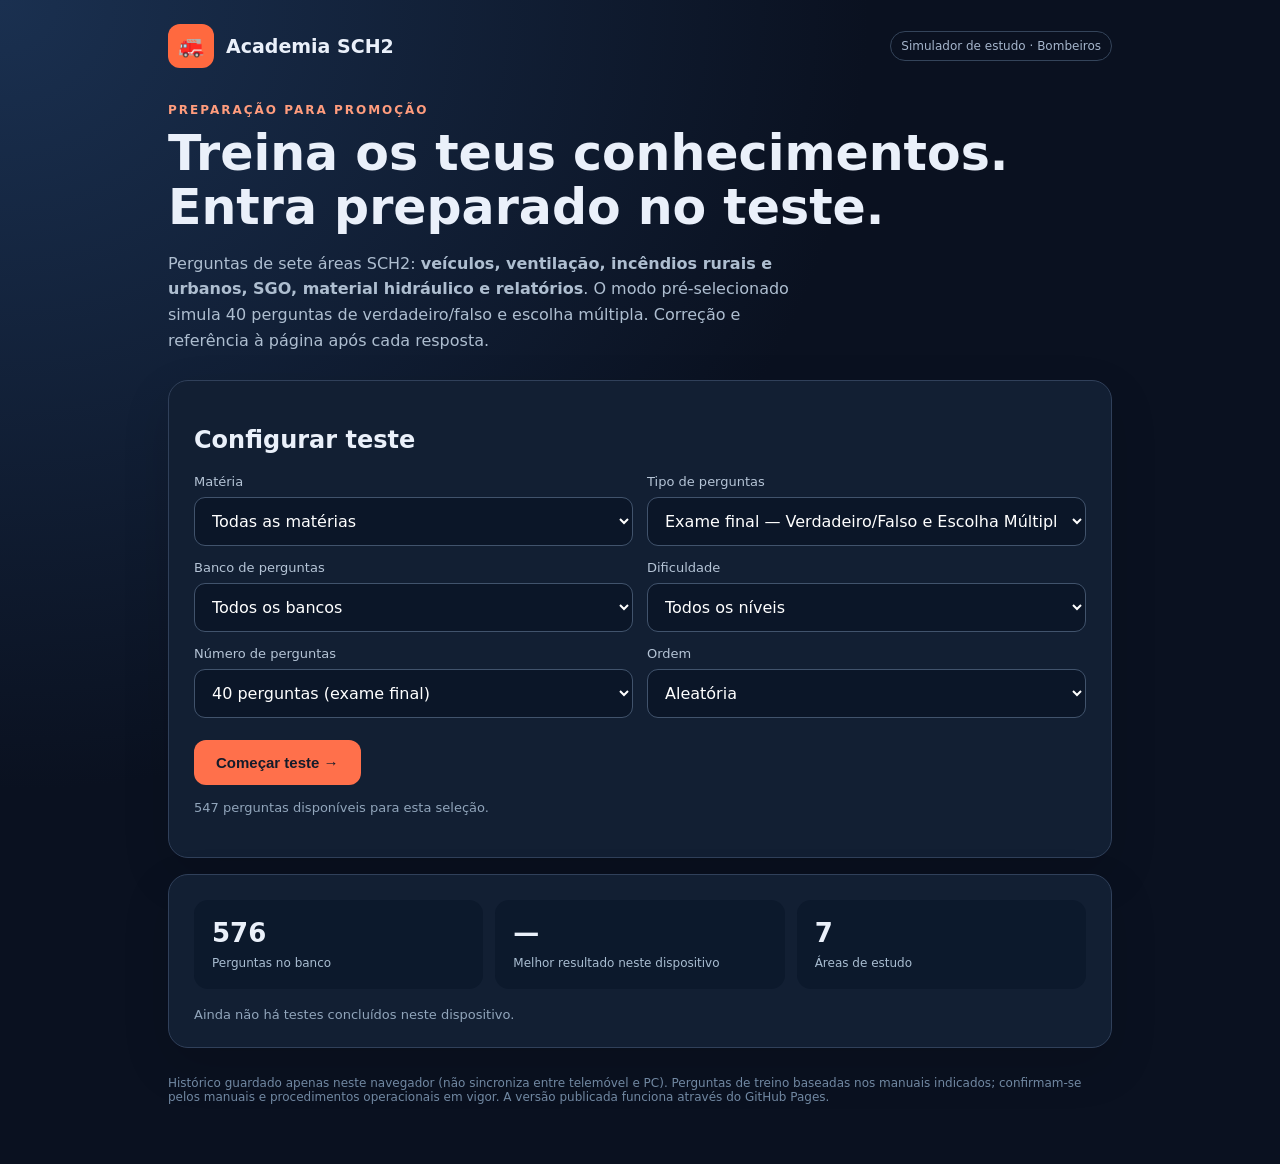
==== commit 9982b6dd: "Adicionar módulos SCH2 e modo exame final de 40 perguntas" ====
--- a/index.html
+++ b/index.html
@@ -1,7 +1,7 @@
 <!doctype html><html lang="pt-PT"><head><meta charset="utf-8"><meta name="viewport" content="width=device-width, initial-scale=1"><title>Academia SCH2 — Simulador de Testes</title><style>
 :root{font-family:Inter,system-ui,-apple-system,Segoe UI,sans-serif;color:#eaf0fa;background:#0a1120}*{box-sizing:border-box}body{margin:0;background:radial-gradient(ellipse at top left,#1a3050 0%,#0a1120 48%);min-height:100vh}.shell{max-width:980px;margin:auto;padding:24px 18px 60px}header{display:flex;align-items:center;justify-content:space-between;gap:12px;margin-bottom:35px}.brand{display:flex;align-items:center;gap:12px;font-weight:800;font-size:19px}.mark{background:#ff693f;border-radius:12px;padding:10px;font-size:21px}.tag{font-size:12px;color:#a5b5cb;border:1px solid #34445a;padding:7px 10px;border-radius:30px}h1{font-size:clamp(29px,5vw,49px);line-height:1.1;margin:10px 0 14px}p{color:#aebed0;line-height:1.6}.eyebrow{color:#ff9c7d;font-size:12px;letter-spacing:2px;font-weight:800;text-transform:uppercase}.lead{max-width:650px;margin-bottom:27px}.panel{background:#121f33;border:1px solid #30405a;border-radius:20px;padding:25px;margin-top:16px;box-shadow:0 18px 48px #0002}.controls{display:grid;grid-template-columns:1fr 1fr;gap:14px}.field label{display:block;font-size:13px;color:#b5c4d6;margin-bottom:8px}select{width:100%;border-radius:11px;background:#0b1628;color:white;border:1px solid #41536c;padding:13px;font:inherit}.btn{background:#ff704b;color:#141b2a;border:0;border-radius:12px;padding:14px 22px;font-size:15px;font-weight:800;cursor:pointer}.btn:hover{filter:brightness(1.12)}.btn:disabled{opacity:.35;cursor:not-allowed}.btn.secondary{background:#273a55;color:#e8f0fc}.actions{display:flex;flex-wrap:wrap;gap:10px;margin-top:22px}.stats{display:grid;grid-template-columns:repeat(3,1fr);gap:12px}.stat{padding:18px;border-radius:14px;background:#0c192c}.stat b{font-size:26px;display:block;margin-bottom:4px}.stat span{color:#a9bdd1;font-size:12px}.hidden{display:none!important}.qtop{display:flex;justify-content:space-between;align-items:center;gap:12px;color:#b9c7d8;font-size:13px}.progress{height:8px;border-radius:99px;background:#293c56;margin:18px 0 26px;overflow:hidden}.progress>div{height:100%;background:#ff704b;transition:width .25s}.question{font-size:clamp(19px,3vw,25px);line-height:1.55;font-weight:650;margin:10px 0 26px}.options{display:grid;gap:12px}.option{display:flex;align-items:center;gap:12px;text-align:left;padding:17px;border:1px solid #41536b;border-radius:13px;background:#0c182a;color:#f1f5fa;font-size:16px;cursor:pointer}.option:hover{border-color:#ff977b}.option.chosen{border-color:#ff704b;background:#372a32}.option.good{border-color:#3fd39b;background:#163b35}.option.bad{border-color:#f66c74;background:#402934}.bullet{height:21px;width:21px;border:2px solid #7388a2;border-radius:50%;flex-shrink:0}.feedback{padding:18px;border-radius:14px;margin-top:18px;border:1px solid #40536c;background:#18283c}.feedback.good{border-color:#268d6d}.feedback.bad{border-color:#c15a63}.feedback strong{font-size:18px}.feedback p{margin-bottom:0}.muted{color:#91a5bb;font-size:13px}.foot{margin-top:28px;font-size:12px;color:#7188a2}.result{text-align:center;padding:22px 0}.result .huge{font-size:76px;font-weight:900;color:#54dbac}.result h2{font-size:29px}.review{margin-top:22px;text-align:left}.review article{border-top:1px solid #30405a;padding:13px 0}.review strong{color:#ff9d86}@media(max-width:580px){.controls{grid-template-columns:1fr}.panel{padding:18px}.stats{gap:6px}.stat{padding:11px}.stat b{font-size:20px}.shell{padding:16px 13px 40px}.tag{display:none}}
 </style></head><body><main class="shell"><header><div class="brand"><span class="mark">🚒</span><span>Academia SCH2</span></div><span class="tag">Simulador de estudo · Bombeiros</span></header>
-<section id="home"><div class="eyebrow">Preparação para promoção</div><h1>Treina os teus conhecimentos.<br>Entra preparado no teste.</h1><p class="lead">Perguntas baseadas nos quatro manuais SCH2: <b>veículos, ventilação, incêndios rurais e urbanos</b>. Escolhe a matéria, a dificuldade e os casos práticos. Correção e referência à página após cada resposta.</p><div class="panel" style="border-color:#488c9b;background:linear-gradient(135deg,#153241,#12213a)"><div class="eyebrow">Nova área de estudo · SGO</div><h2>📷 Treino de POSIT por imagem</h2><p>Três cenários de incêndios estruturais (fácil, médio e difícil). Observa uma fotografia, preenche ESTOU · VEJO · FAÇO · PEÇO e compara com os critérios de correção.</p><a href="posit.html" class="btn" style="display:inline-block;text-decoration:none;margin-top:8px">Abrir treino POSIT →</a></div><div class="panel"><h2>Configurar teste</h2><div class="controls"><div class="field"><label for="topic">Matéria</label><select id="topic"><option value="all">Todas as matérias</option><option value="veiculos">Incêndios em Veículos</option><option value="ventilacao">Ventilação Operacional</option><option value="rurais">Incêndios Rurais e Florestais</option><option value="combate">Incêndios Urbanos</option></select></div><div class="field"><label for="kind">Tipo de perguntas</label><select id="kind"><option value="all">Todos os tipos</option><option value="vf">Verdadeiro / Falso</option><option value="mc">Escolha múltipla</option><option value="caso">Casos práticos de raciocínio</option></select></div><div class="field"><label for="bank">Banco de perguntas</label><select id="bank"><option value="prioritario">Novo — matéria prioritária</option><option value="all">Todos os bancos</option><option value="anteriores">Perguntas anteriores</option></select></div><div class="field"><label for="difficulty">Dificuldade</label><select id="difficulty"><option value="all">Todos os níveis</option><option value="Fácil">Fácil</option><option value="Médio">Médio</option><option value="Difícil">Difícil</option></select></div><div class="field"><label for="count">Número de perguntas</label><select id="count"><option value="10">10 perguntas</option><option value="15">15 perguntas</option><option value="20" selected>20 perguntas</option><option value="30">30 perguntas</option><option value="50">50 perguntas</option><option value="100">100 perguntas</option><option value="150">150 perguntas</option><option value="all">Todas as disponíveis</option></select></div><div class="field"><label for="order">Ordem</label><select id="order"><option value="random">Aleatória</option><option value="fixed">Pela ordem do banco</option></select></div></div><div class="actions"><button class="btn" id="start">Começar teste →</button><button class="btn secondary" id="retry" style="display:none">Rever respostas erradas</button></div><p class="muted" id="availability"></p></div><div class="panel"><div class="stats"><div class="stat"><b id="nquestions">0</b><span>Perguntas no banco</span></div><div class="stat"><b id="best">—</b><span>Melhor resultado neste dispositivo</span></div><div class="stat"><b>4</b><span>Manuais de estudo</span></div></div><div id="history" class="muted" style="margin-top:18px"></div></div></section>
+<section id="home"><div class="eyebrow">Preparação para promoção</div><h1>Treina os teus conhecimentos.<br>Entra preparado no teste.</h1><p class="lead">Perguntas de sete áreas SCH2: <b>veículos, ventilação, incêndios rurais e urbanos, SGO, material hidráulico e relatórios</b>. O modo pré-selecionado simula 40 perguntas de verdadeiro/falso e escolha múltipla. Correção e referência à página após cada resposta.</p><div class="panel"><h2>Configurar teste</h2><div class="controls"><div class="field"><label for="topic">Matéria</label><select id="topic"><option value="all">Todas as matérias</option><option value="veiculos">Incêndios em Veículos</option><option value="ventilacao">Ventilação Operacional</option><option value="rurais">Incêndios Rurais e Florestais</option><option value="combate">Incêndios Urbanos</option><option value="sgo">Sistema de Gestão de Operações (até p. 22)</option><option value="hidraulico">Manobras — Material Hidráulico (até p. 94)</option><option value="relatorios">Elaboração de Relatórios e Documentação Técnica</option></select></div><div class="field"><label for="kind">Tipo de perguntas</label><select id="kind"><option value="vfmc" selected>Exame final — Verdadeiro/Falso e Escolha Múltipla</option><option value="all">Todos os tipos</option><option value="vf">Verdadeiro / Falso</option><option value="mc">Escolha múltipla</option><option value="caso">Casos práticos de raciocínio</option></select></div><div class="field"><label for="bank">Banco de perguntas</label><select id="bank"><option value="all">Todos os bancos</option><option value="prioritario">Novo — matéria prioritária</option><option value="anteriores">Perguntas anteriores</option></select></div><div class="field"><label for="difficulty">Dificuldade</label><select id="difficulty"><option value="all">Todos os níveis</option><option value="Fácil">Fácil</option><option value="Médio">Médio</option><option value="Difícil">Difícil</option></select></div><div class="field"><label for="count">Número de perguntas</label><select id="count"><option value="10">10 perguntas</option><option value="15">15 perguntas</option><option value="20">20 perguntas</option><option value="30">30 perguntas</option><option value="40" selected>40 perguntas (exame final)</option><option value="50">50 perguntas</option><option value="100">100 perguntas</option><option value="150">150 perguntas</option><option value="all">Todas as disponíveis</option></select></div><div class="field"><label for="order">Ordem</label><select id="order"><option value="random">Aleatória</option><option value="fixed">Pela ordem do banco</option></select></div></div><div class="actions"><button class="btn" id="start">Começar teste →</button><button class="btn secondary" id="retry" style="display:none">Rever respostas erradas</button></div><p class="muted" id="availability"></p></div><div class="panel"><div class="stats"><div class="stat"><b id="nquestions">0</b><span>Perguntas no banco</span></div><div class="stat"><b id="best">—</b><span>Melhor resultado neste dispositivo</span></div><div class="stat"><b>7</b><span>Áreas de estudo</span></div></div><div id="history" class="muted" style="margin-top:18px"></div></div></section>
 <section id="quiz" class="hidden"><div class="panel"><div class="qtop"><span id="qnum">Pergunta 1</span><span id="qtopic"></span></div><div class="progress"><div id="bar" style="width:0%"></div></div><div class="eyebrow" id="qtype"></div><div class="question" id="qtext"></div><div class="options" id="options"></div><div id="feedback" class="feedback hidden" aria-live="polite"></div><div class="actions"><button class="btn" id="confirm" disabled>Confirmar resposta</button><button class="btn hidden" id="next">Próxima pergunta →</button><button class="btn secondary" id="quit">Sair</button></div></div></section>
 <section id="end" class="hidden"><div class="panel result"><div class="eyebrow">Teste concluído</div><div class="huge" id="percent">0%</div><h2 id="resulttitle"></h2><p id="resultdetail"></p><div class="stats"><div class="stat"><b id="correct">0</b><span>Certas</span></div><div class="stat"><b id="wrong">0</b><span>Erradas</span></div><div class="stat"><b id="grade">0</b><span>Nota / 20</span></div></div><div class="actions" style="justify-content:center"><button class="btn" id="again">Novo teste</button><button class="btn secondary" id="wrongonly">Repetir erradas</button></div><div class="review" id="review"></div></div></section><div class="foot">Histórico guardado apenas neste navegador (não sincroniza entre telemóvel e PC). Perguntas de treino baseadas nos manuais indicados; confirmam-se pelos manuais e procedimentos operacionais em vigor. A versão publicada funciona através do GitHub Pages.</div></main>
 <script>
@@ -245,11 +245,11 @@
 ["ventilacao","vf","A ventilação e o ataque devem ter objetivos táticos compatíveis.","Verdadeiro",["Verdadeiro","Falso"],"Uma ação pode contrariar a outra se não houver coordenação."],
 ["ventilacao","vf","É falso afirmar que a ventilação e o ataque devem ter objetivos táticos compatíveis.","Falso",["Verdadeiro","Falso"],"A afirmação original é correta. Uma ação pode contrariar a outra se não houver coordenação."]
 ];
-let pool=[],index=0,selected=null,answers=[],lastWrong=[];const $=id=>document.getElementById(id);const title=t=>({combate:'Incêndios Urbanos',ventilacao:'Ventilação Operacional',veiculos:'Incêndios em Veículos',rurais:'Incêndios Rurais e Florestais'})[t]||t;const shuffle=a=>{let b=[...a];for(let i=b.length-1;i>0;i--){let j=Math.floor(Math.random()*(i+1));[b[i],b[j]]=[b[j],b[i]]}return b};function visible(s){['home','quiz','end'].forEach(x=>$(x).classList.toggle('hidden',x!==s));scrollTo({top:0,behavior:'smooth'})}const filtra=q=>($('topic').value==='all'||q[0]===$('topic').value)&&($('kind').value==='all'||q[1]===$('kind').value)&&($('difficulty').value==='all'||q[6]===$('difficulty').value)&&($('bank').value==='all'||($('bank').value==='prioritario'?Boolean(q[6]):!q[6]));function available(){const a=Q.filter(filtra);$('availability').textContent=`${a.length} perguntas disponíveis para esta seleção.`}function init(){ $('nquestions').textContent=Q.length;let b=localStorage.getItem('sch2best');$('best').textContent=b?b+'%':'—';available();let h=JSON.parse(localStorage.getItem('sch2history')||'[]');$('history').textContent=h.length?'Últimos testes neste dispositivo: '+h.slice(0,5).map(x=>x.date+' — '+x.score+'%').join(' · '):'Ainda não há testes concluídos neste dispositivo.';$('retry').style.display=lastWrong.length?'inline-block':'none'}function begin(items){pool=items;index=0;answers=[];if(!pool.length){alert('Não existem perguntas nesta seleção.');return}visible('quiz');show()}function show(){selected=null;let q=pool[index];$('qnum').textContent=`Pergunta ${index+1} de ${pool.length}`;$('qtopic').textContent=title(q[0]);$('qtype').textContent=(q[1]==='vf'?'Verdadeiro ou falso':q[1]==='caso'?'Caso prático · tomada de decisão':'Escolha múltipla')+(q[6]?' · '+q[6]:' · Banco anterior')+(q[8]?' · '+q[8]:'');$('qtext').textContent=q[2];$('bar').style.width=(index/pool.length*100)+'%';$('options').innerHTML='';q[4].forEach(v=>{let b=document.createElement('button');b.className='option';b.innerHTML='<span class="bullet"></span><span></span>';b.lastElementChild.textContent=v;b.onclick=()=>{if(answers.length>index)return;selected=v;document.querySelectorAll('.option').forEach(x=>x.classList.toggle('chosen',x===b));$('confirm').disabled=false};$('options').appendChild(b)});$('feedback').className='feedback hidden';$('confirm').classList.remove('hidden');$('confirm').disabled=true;$('next').classList.add('hidden');$('next').textContent=index===pool.length-1?'Ver resultado final →':'Próxima pergunta →'}$('confirm').onclick=()=>{if(selected===null)return;let q=pool[index],ok=selected===q[3];answers.push({q,choice:selected,ok});document.querySelectorAll('.option').forEach(b=>{b.disabled=true;let v=b.lastElementChild.textContent;b.classList.remove('chosen');if(v===q[3])b.classList.add('good');else if(v===selected)b.classList.add('bad')});$('feedback').className='feedback '+(ok?'good':'bad');$('feedback').innerHTML=`<strong>${ok?'✓ Correto!':'✕ Incorreto.'}</strong><p><b>Resposta certa:</b> ${q[3]}</p><p>${q[5]}</p><p class="muted">Fonte de estudo: ${q[7]||("Caderno Pedagógico — "+title(q[0])+" (SCH2).")}</p>`;$('confirm').classList.add('hidden');$('next').classList.remove('hidden');$('bar').style.width=((index+1)/pool.length*100)+'%'};$('next').onclick=()=>{index++;if(index>=pool.length)finish();else show()};function finish(){let c=answers.filter(a=>a.ok).length,p=Math.round(c/answers.length*100);lastWrong=answers.filter(a=>!a.ok).map(a=>a.q);$('percent').textContent=p+'%';$('resulttitle').textContent=p>=90?'Excelente desempenho!':p>=70?'Bom trabalho!':'Continua a praticar!';$('resultdetail').textContent=`Acertaste ${c} de ${answers.length} perguntas. Revê as respostas erradas e volta a tentar.`;$('correct').textContent=c;$('wrong').textContent=answers.length-c;$('grade').textContent=(c/answers.length*20).toFixed(1).replace('.',',');$('wrongonly').disabled=!lastWrong.length;$('review').innerHTML=lastWrong.length?'<h3>Questões a rever</h3>':'';answers.filter(a=>!a.ok).forEach(a=>{let el=document.createElement('article');let st=document.createElement('strong');st.textContent=a.q[2];let p=document.createElement('p');p.textContent=`Resposta correta: ${a.q[3]}. ${a.q[5]}`;el.append(st,p);$('review').appendChild(el)});let history=JSON.parse(localStorage.getItem("sch2history")||"[]");history.unshift({date:new Date().toLocaleString("pt-PT"),score:p,correct:c,total:answers.length});localStorage.setItem("sch2history",JSON.stringify(history.slice(0,30)));let best=Number(localStorage.getItem('sch2best')||0);if(p>best)localStorage.setItem('sch2best',p);visible('end')};$('start').onclick=()=>{let a=Q.filter(filtra);if($('order').value==='random')a=shuffle(a);let n=$('count').value;begin(n==='all'?a:a.slice(0,Number(n)))};$('quit').onclick=()=>{visible('home');init()};$('again').onclick=()=>{visible('home');init()};$('wrongonly').onclick=()=>begin([...lastWrong]);$('retry').onclick=()=>begin([...lastWrong]);['topic','kind','difficulty','bank'].forEach(x=>$(x).onchange=available);init();
-</script><script src="banco-veiculos.js"></script><script src="banco-ventilacao.js"></script><script src="banco-rurais.js"></script><script src="banco-urbanos.js"></script><script>
-const modulos=[window.SCH2_VEICULOS,window.SCH2_VENTILACAO,window.SCH2_RURAIS,window.SCH2_URBANOS];
+let pool=[],index=0,selected=null,answers=[],lastWrong=[];const $=id=>document.getElementById(id);const title=t=>({combate:'Incêndios Urbanos',ventilacao:'Ventilação Operacional',veiculos:'Incêndios em Veículos',rurais:'Incêndios Rurais e Florestais',sgo:'Sistema de Gestão de Operações',hidraulico:'Material Hidráulico',relatorios:'Elaboração de Relatórios'})[t]||t;const shuffle=a=>{let b=[...a];for(let i=b.length-1;i>0;i--){let j=Math.floor(Math.random()*(i+1));[b[i],b[j]]=[b[j],b[i]]}return b};function visible(s){['home','quiz','end'].forEach(x=>$(x).classList.toggle('hidden',x!==s));scrollTo({top:0,behavior:'smooth'})}const filtra=q=>($('topic').value==='all'||q[0]===$('topic').value)&&($('kind').value==='all'||($('kind').value==='vfmc'?['vf','mc'].includes(q[1]):q[1]===$('kind').value))&&($('difficulty').value==='all'||q[6]===$('difficulty').value)&&($('bank').value==='all'||($('bank').value==='prioritario'?Boolean(q[6]):!q[6]));function available(){const a=Q.filter(filtra);$('availability').textContent=`${a.length} perguntas disponíveis para esta seleção.`}function init(){ $('nquestions').textContent=Q.length;let b=localStorage.getItem('sch2best');$('best').textContent=b?b+'%':'—';available();let h=JSON.parse(localStorage.getItem('sch2history')||'[]');$('history').textContent=h.length?'Últimos testes neste dispositivo: '+h.slice(0,5).map(x=>x.date+' — '+x.score+'%').join(' · '):'Ainda não há testes concluídos neste dispositivo.';$('retry').style.display=lastWrong.length?'inline-block':'none'}function begin(items){pool=items;index=0;answers=[];if(!pool.length){alert('Não existem perguntas nesta seleção.');return}visible('quiz');show()}function show(){selected=null;let q=pool[index];$('qnum').textContent=`Pergunta ${index+1} de ${pool.length}`;$('qtopic').textContent=title(q[0]);$('qtype').textContent=(q[1]==='vf'?'Verdadeiro ou falso':q[1]==='caso'?'Caso prático · tomada de decisão':'Escolha múltipla')+(q[6]?' · '+q[6]:' · Banco anterior')+(q[8]?' · '+q[8]:'');$('qtext').textContent=q[2];$('bar').style.width=(index/pool.length*100)+'%';$('options').innerHTML='';q[4].forEach(v=>{let b=document.createElement('button');b.className='option';b.innerHTML='<span class="bullet"></span><span></span>';b.lastElementChild.textContent=v;b.onclick=()=>{if(answers.length>index)return;selected=v;document.querySelectorAll('.option').forEach(x=>x.classList.toggle('chosen',x===b));$('confirm').disabled=false};$('options').appendChild(b)});$('feedback').className='feedback hidden';$('confirm').classList.remove('hidden');$('confirm').disabled=true;$('next').classList.add('hidden');$('next').textContent=index===pool.length-1?'Ver resultado final →':'Próxima pergunta →'}$('confirm').onclick=()=>{if(selected===null)return;let q=pool[index],ok=selected===q[3];answers.push({q,choice:selected,ok});document.querySelectorAll('.option').forEach(b=>{b.disabled=true;let v=b.lastElementChild.textContent;b.classList.remove('chosen');if(v===q[3])b.classList.add('good');else if(v===selected)b.classList.add('bad')});$('feedback').className='feedback '+(ok?'good':'bad');$('feedback').innerHTML=`<strong>${ok?'✓ Correto!':'✕ Incorreto.'}</strong><p><b>Resposta certa:</b> ${q[3]}</p><p>${q[5]}</p><p class="muted">Fonte de estudo: ${q[7]||("Caderno Pedagógico — "+title(q[0])+" (SCH2).")}</p>`;$('confirm').classList.add('hidden');$('next').classList.remove('hidden');$('bar').style.width=((index+1)/pool.length*100)+'%'};$('next').onclick=()=>{index++;if(index>=pool.length)finish();else show()};function finish(){let c=answers.filter(a=>a.ok).length,p=Math.round(c/answers.length*100);lastWrong=answers.filter(a=>!a.ok).map(a=>a.q);$('percent').textContent=p+'%';$('resulttitle').textContent=p>=90?'Excelente desempenho!':p>=70?'Bom trabalho!':'Continua a praticar!';$('resultdetail').textContent=`Acertaste ${c} de ${answers.length} perguntas. Revê as respostas erradas e volta a tentar.`;$('correct').textContent=c;$('wrong').textContent=answers.length-c;$('grade').textContent=(c/answers.length*20).toFixed(1).replace('.',',');$('wrongonly').disabled=!lastWrong.length;$('review').innerHTML=lastWrong.length?'<h3>Questões a rever</h3>':'';answers.filter(a=>!a.ok).forEach(a=>{let el=document.createElement('article');let st=document.createElement('strong');st.textContent=a.q[2];let p=document.createElement('p');p.textContent=`Resposta correta: ${a.q[3]}. ${a.q[5]}`;el.append(st,p);$('review').appendChild(el)});let history=JSON.parse(localStorage.getItem("sch2history")||"[]");history.unshift({date:new Date().toLocaleString("pt-PT"),score:p,correct:c,total:answers.length});localStorage.setItem("sch2history",JSON.stringify(history.slice(0,30)));let best=Number(localStorage.getItem('sch2best')||0);if(p>best)localStorage.setItem('sch2best',p);visible('end')};$('start').onclick=()=>{let a=Q.filter(filtra);if($('order').value==='random')a=shuffle(a);let n=$('count').value;begin(n==='all'?a:a.slice(0,Number(n)))};$('quit').onclick=()=>{visible('home');init()};$('again').onclick=()=>{visible('home');init()};$('wrongonly').onclick=()=>begin([...lastWrong]);$('retry').onclick=()=>begin([...lastWrong]);['topic','kind','difficulty','bank'].forEach(x=>$(x).onchange=available);init();
+</script><script src="banco-veiculos.js"></script><script src="banco-ventilacao.js"></script><script src="banco-rurais.js"></script><script src="banco-urbanos.js"></script><script src="banco-exame-final.js"></script><script>
+const modulos=[window.SCH2_VEICULOS,window.SCH2_VENTILACAO,window.SCH2_RURAIS,window.SCH2_URBANOS,window.SCH2_FINAIS];
 const novoBanco=modulos.flatMap(x=>Array.isArray(x)?x:[]);
 Q.push(...novoBanco);
 init();
-if(novoBanco.length!==289)document.getElementById('availability').textContent+=' Atenção: nem todos os módulos de perguntas foram carregados.';
+if(novoBanco.length!==341)document.getElementById('availability').textContent+=' Atenção: nem todos os módulos de perguntas foram carregados.';
 </script></body></html>
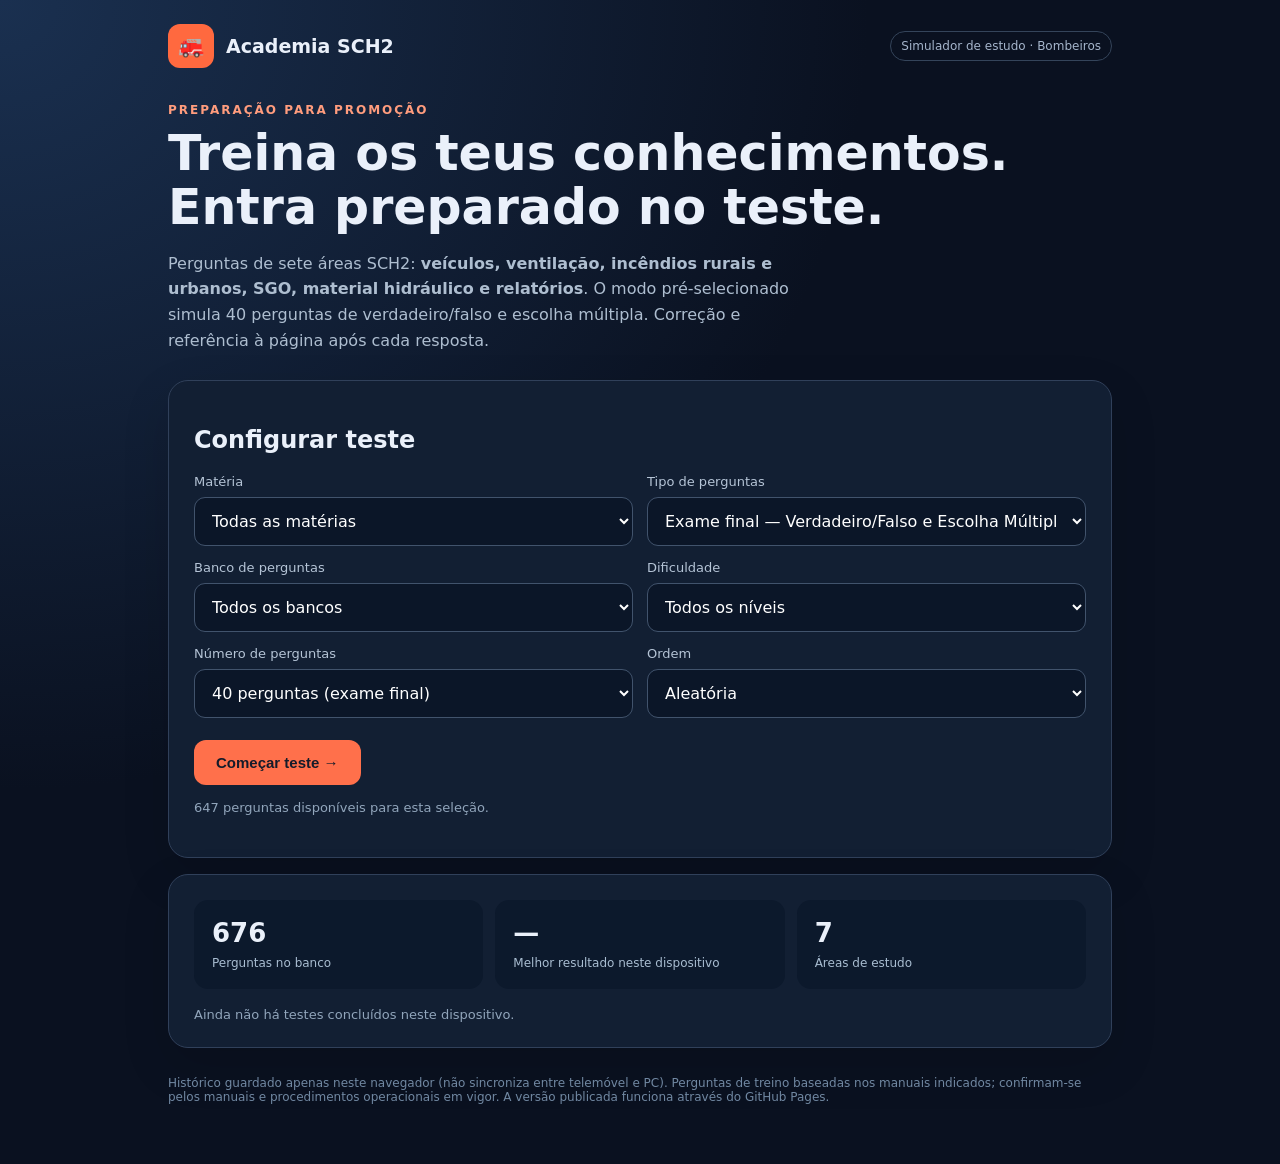
==== commit 590120bc: "Atualizar verificação do banco ampliado a 441 perguntas por módulos" ====
--- a/index.html
+++ b/index.html
@@ -251,5 +251,5 @@
 const novoBanco=modulos.flatMap(x=>Array.isArray(x)?x:[]);
 Q.push(...novoBanco);
 init();
-if(novoBanco.length!==341)document.getElementById('availability').textContent+=' Atenção: nem todos os módulos de perguntas foram carregados.';
+if(novoBanco.length!==441)document.getElementById('availability').textContent+=' Atenção: nem todos os módulos de perguntas foram carregados.';
 </script></body></html>
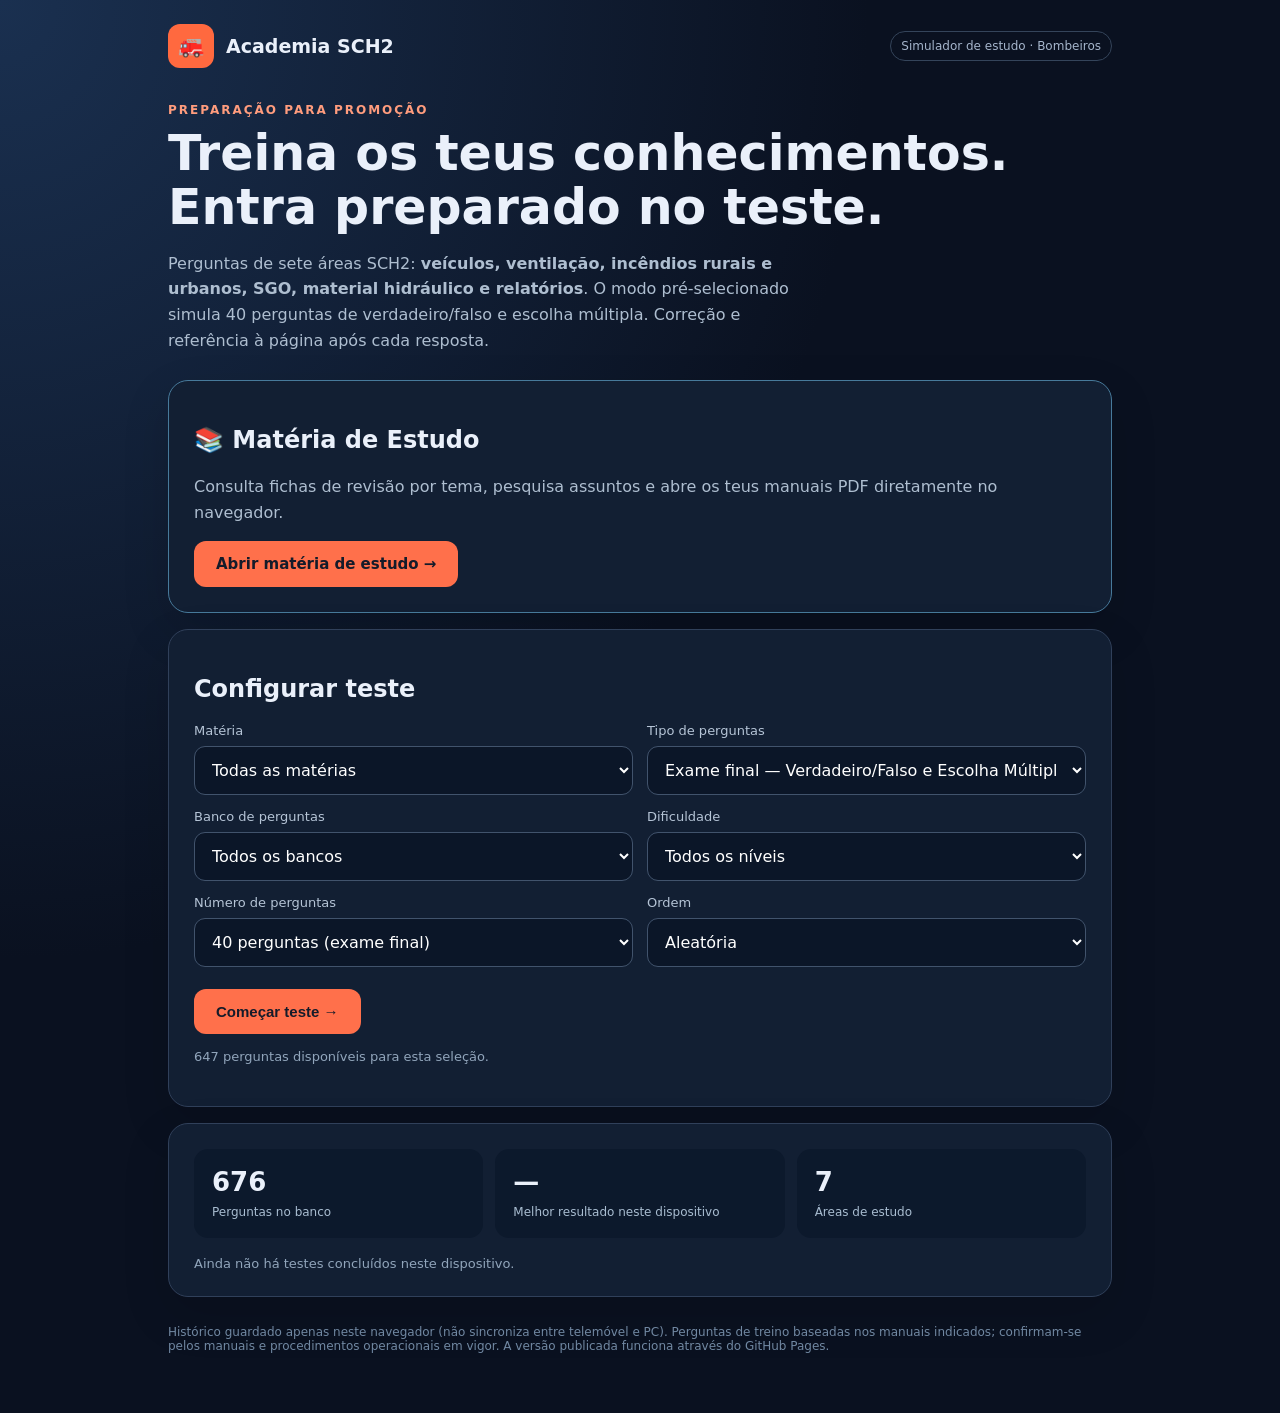
==== commit 2c315424: "Adicionar acesso à matéria de estudo no início do simulador" ====
--- a/index.html
+++ b/index.html
@@ -1,7 +1,7 @@
 <!doctype html><html lang="pt-PT"><head><meta charset="utf-8"><meta name="viewport" content="width=device-width, initial-scale=1"><title>Academia SCH2 — Simulador de Testes</title><style>
 :root{font-family:Inter,system-ui,-apple-system,Segoe UI,sans-serif;color:#eaf0fa;background:#0a1120}*{box-sizing:border-box}body{margin:0;background:radial-gradient(ellipse at top left,#1a3050 0%,#0a1120 48%);min-height:100vh}.shell{max-width:980px;margin:auto;padding:24px 18px 60px}header{display:flex;align-items:center;justify-content:space-between;gap:12px;margin-bottom:35px}.brand{display:flex;align-items:center;gap:12px;font-weight:800;font-size:19px}.mark{background:#ff693f;border-radius:12px;padding:10px;font-size:21px}.tag{font-size:12px;color:#a5b5cb;border:1px solid #34445a;padding:7px 10px;border-radius:30px}h1{font-size:clamp(29px,5vw,49px);line-height:1.1;margin:10px 0 14px}p{color:#aebed0;line-height:1.6}.eyebrow{color:#ff9c7d;font-size:12px;letter-spacing:2px;font-weight:800;text-transform:uppercase}.lead{max-width:650px;margin-bottom:27px}.panel{background:#121f33;border:1px solid #30405a;border-radius:20px;padding:25px;margin-top:16px;box-shadow:0 18px 48px #0002}.controls{display:grid;grid-template-columns:1fr 1fr;gap:14px}.field label{display:block;font-size:13px;color:#b5c4d6;margin-bottom:8px}select{width:100%;border-radius:11px;background:#0b1628;color:white;border:1px solid #41536c;padding:13px;font:inherit}.btn{background:#ff704b;color:#141b2a;border:0;border-radius:12px;padding:14px 22px;font-size:15px;font-weight:800;cursor:pointer}.btn:hover{filter:brightness(1.12)}.btn:disabled{opacity:.35;cursor:not-allowed}.btn.secondary{background:#273a55;color:#e8f0fc}.actions{display:flex;flex-wrap:wrap;gap:10px;margin-top:22px}.stats{display:grid;grid-template-columns:repeat(3,1fr);gap:12px}.stat{padding:18px;border-radius:14px;background:#0c192c}.stat b{font-size:26px;display:block;margin-bottom:4px}.stat span{color:#a9bdd1;font-size:12px}.hidden{display:none!important}.qtop{display:flex;justify-content:space-between;align-items:center;gap:12px;color:#b9c7d8;font-size:13px}.progress{height:8px;border-radius:99px;background:#293c56;margin:18px 0 26px;overflow:hidden}.progress>div{height:100%;background:#ff704b;transition:width .25s}.question{font-size:clamp(19px,3vw,25px);line-height:1.55;font-weight:650;margin:10px 0 26px}.options{display:grid;gap:12px}.option{display:flex;align-items:center;gap:12px;text-align:left;padding:17px;border:1px solid #41536b;border-radius:13px;background:#0c182a;color:#f1f5fa;font-size:16px;cursor:pointer}.option:hover{border-color:#ff977b}.option.chosen{border-color:#ff704b;background:#372a32}.option.good{border-color:#3fd39b;background:#163b35}.option.bad{border-color:#f66c74;background:#402934}.bullet{height:21px;width:21px;border:2px solid #7388a2;border-radius:50%;flex-shrink:0}.feedback{padding:18px;border-radius:14px;margin-top:18px;border:1px solid #40536c;background:#18283c}.feedback.good{border-color:#268d6d}.feedback.bad{border-color:#c15a63}.feedback strong{font-size:18px}.feedback p{margin-bottom:0}.muted{color:#91a5bb;font-size:13px}.foot{margin-top:28px;font-size:12px;color:#7188a2}.result{text-align:center;padding:22px 0}.result .huge{font-size:76px;font-weight:900;color:#54dbac}.result h2{font-size:29px}.review{margin-top:22px;text-align:left}.review article{border-top:1px solid #30405a;padding:13px 0}.review strong{color:#ff9d86}@media(max-width:580px){.controls{grid-template-columns:1fr}.panel{padding:18px}.stats{gap:6px}.stat{padding:11px}.stat b{font-size:20px}.shell{padding:16px 13px 40px}.tag{display:none}}
 </style></head><body><main class="shell"><header><div class="brand"><span class="mark">🚒</span><span>Academia SCH2</span></div><span class="tag">Simulador de estudo · Bombeiros</span></header>
-<section id="home"><div class="eyebrow">Preparação para promoção</div><h1>Treina os teus conhecimentos.<br>Entra preparado no teste.</h1><p class="lead">Perguntas de sete áreas SCH2: <b>veículos, ventilação, incêndios rurais e urbanos, SGO, material hidráulico e relatórios</b>. O modo pré-selecionado simula 40 perguntas de verdadeiro/falso e escolha múltipla. Correção e referência à página após cada resposta.</p><div class="panel"><h2>Configurar teste</h2><div class="controls"><div class="field"><label for="topic">Matéria</label><select id="topic"><option value="all">Todas as matérias</option><option value="veiculos">Incêndios em Veículos</option><option value="ventilacao">Ventilação Operacional</option><option value="rurais">Incêndios Rurais e Florestais</option><option value="combate">Incêndios Urbanos</option><option value="sgo">Sistema de Gestão de Operações (até p. 22)</option><option value="hidraulico">Manobras — Material Hidráulico (até p. 94)</option><option value="relatorios">Elaboração de Relatórios e Documentação Técnica</option></select></div><div class="field"><label for="kind">Tipo de perguntas</label><select id="kind"><option value="vfmc" selected>Exame final — Verdadeiro/Falso e Escolha Múltipla</option><option value="all">Todos os tipos</option><option value="vf">Verdadeiro / Falso</option><option value="mc">Escolha múltipla</option><option value="caso">Casos práticos de raciocínio</option></select></div><div class="field"><label for="bank">Banco de perguntas</label><select id="bank"><option value="all">Todos os bancos</option><option value="prioritario">Novo — matéria prioritária</option><option value="anteriores">Perguntas anteriores</option></select></div><div class="field"><label for="difficulty">Dificuldade</label><select id="difficulty"><option value="all">Todos os níveis</option><option value="Fácil">Fácil</option><option value="Médio">Médio</option><option value="Difícil">Difícil</option></select></div><div class="field"><label for="count">Número de perguntas</label><select id="count"><option value="10">10 perguntas</option><option value="15">15 perguntas</option><option value="20">20 perguntas</option><option value="30">30 perguntas</option><option value="40" selected>40 perguntas (exame final)</option><option value="50">50 perguntas</option><option value="100">100 perguntas</option><option value="150">150 perguntas</option><option value="all">Todas as disponíveis</option></select></div><div class="field"><label for="order">Ordem</label><select id="order"><option value="random">Aleatória</option><option value="fixed">Pela ordem do banco</option></select></div></div><div class="actions"><button class="btn" id="start">Começar teste →</button><button class="btn secondary" id="retry" style="display:none">Rever respostas erradas</button></div><p class="muted" id="availability"></p></div><div class="panel"><div class="stats"><div class="stat"><b id="nquestions">0</b><span>Perguntas no banco</span></div><div class="stat"><b id="best">—</b><span>Melhor resultado neste dispositivo</span></div><div class="stat"><b>7</b><span>Áreas de estudo</span></div></div><div id="history" class="muted" style="margin-top:18px"></div></div></section>
+<section id="home"><div class="eyebrow">Preparação para promoção</div><h1>Treina os teus conhecimentos.<br>Entra preparado no teste.</h1><p class="lead">Perguntas de sete áreas SCH2: <b>veículos, ventilação, incêndios rurais e urbanos, SGO, material hidráulico e relatórios</b>. O modo pré-selecionado simula 40 perguntas de verdadeiro/falso e escolha múltipla. Correção e referência à página após cada resposta.</p><div class="panel" style="border-color:#477a9b"><h2>📚 Matéria de Estudo</h2><p>Consulta fichas de revisão por tema, pesquisa assuntos e abre os teus manuais PDF diretamente no navegador.</p><a href="materia.html" class="btn" style="display:inline-block;text-decoration:none">Abrir matéria de estudo →</a></div><div class="panel"><h2>Configurar teste</h2><div class="controls"><div class="field"><label for="topic">Matéria</label><select id="topic"><option value="all">Todas as matérias</option><option value="veiculos">Incêndios em Veículos</option><option value="ventilacao">Ventilação Operacional</option><option value="rurais">Incêndios Rurais e Florestais</option><option value="combate">Incêndios Urbanos</option><option value="sgo">Sistema de Gestão de Operações (até p. 22)</option><option value="hidraulico">Manobras — Material Hidráulico (até p. 94)</option><option value="relatorios">Elaboração de Relatórios e Documentação Técnica</option></select></div><div class="field"><label for="kind">Tipo de perguntas</label><select id="kind"><option value="vfmc" selected>Exame final — Verdadeiro/Falso e Escolha Múltipla</option><option value="all">Todos os tipos</option><option value="vf">Verdadeiro / Falso</option><option value="mc">Escolha múltipla</option><option value="caso">Casos práticos de raciocínio</option></select></div><div class="field"><label for="bank">Banco de perguntas</label><select id="bank"><option value="all">Todos os bancos</option><option value="prioritario">Novo — matéria prioritária</option><option value="anteriores">Perguntas anteriores</option></select></div><div class="field"><label for="difficulty">Dificuldade</label><select id="difficulty"><option value="all">Todos os níveis</option><option value="Fácil">Fácil</option><option value="Médio">Médio</option><option value="Difícil">Difícil</option></select></div><div class="field"><label for="count">Número de perguntas</label><select id="count"><option value="10">10 perguntas</option><option value="15">15 perguntas</option><option value="20">20 perguntas</option><option value="30">30 perguntas</option><option value="40" selected>40 perguntas (exame final)</option><option value="50">50 perguntas</option><option value="100">100 perguntas</option><option value="150">150 perguntas</option><option value="all">Todas as disponíveis</option></select></div><div class="field"><label for="order">Ordem</label><select id="order"><option value="random">Aleatória</option><option value="fixed">Pela ordem do banco</option></select></div></div><div class="actions"><button class="btn" id="start">Começar teste →</button><button class="btn secondary" id="retry" style="display:none">Rever respostas erradas</button></div><p class="muted" id="availability"></p></div><div class="panel"><div class="stats"><div class="stat"><b id="nquestions">0</b><span>Perguntas no banco</span></div><div class="stat"><b id="best">—</b><span>Melhor resultado neste dispositivo</span></div><div class="stat"><b>7</b><span>Áreas de estudo</span></div></div><div id="history" class="muted" style="margin-top:18px"></div></div></section>
 <section id="quiz" class="hidden"><div class="panel"><div class="qtop"><span id="qnum">Pergunta 1</span><span id="qtopic"></span></div><div class="progress"><div id="bar" style="width:0%"></div></div><div class="eyebrow" id="qtype"></div><div class="question" id="qtext"></div><div class="options" id="options"></div><div id="feedback" class="feedback hidden" aria-live="polite"></div><div class="actions"><button class="btn" id="confirm" disabled>Confirmar resposta</button><button class="btn hidden" id="next">Próxima pergunta →</button><button class="btn secondary" id="quit">Sair</button></div></div></section>
 <section id="end" class="hidden"><div class="panel result"><div class="eyebrow">Teste concluído</div><div class="huge" id="percent">0%</div><h2 id="resulttitle"></h2><p id="resultdetail"></p><div class="stats"><div class="stat"><b id="correct">0</b><span>Certas</span></div><div class="stat"><b id="wrong">0</b><span>Erradas</span></div><div class="stat"><b id="grade">0</b><span>Nota / 20</span></div></div><div class="actions" style="justify-content:center"><button class="btn" id="again">Novo teste</button><button class="btn secondary" id="wrongonly">Repetir erradas</button></div><div class="review" id="review"></div></div></section><div class="foot">Histórico guardado apenas neste navegador (não sincroniza entre telemóvel e PC). Perguntas de treino baseadas nos manuais indicados; confirmam-se pelos manuais e procedimentos operacionais em vigor. A versão publicada funciona através do GitHub Pages.</div></main>
 <script>
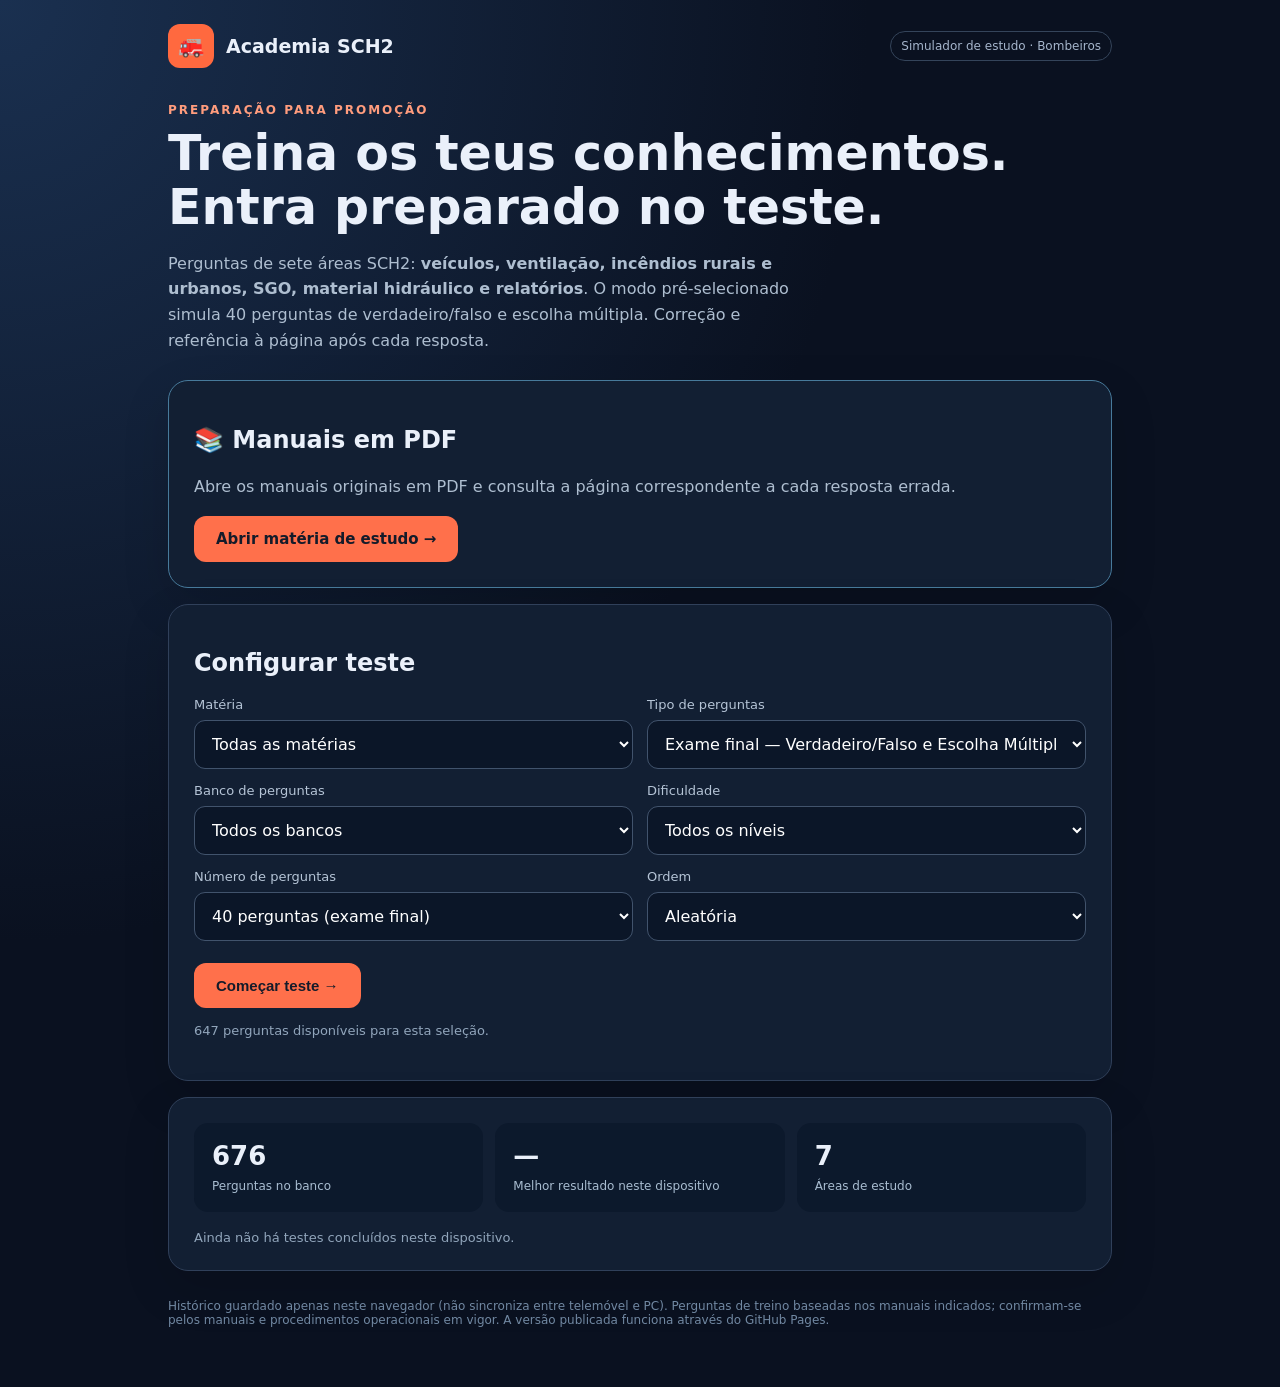
==== commit b4b38bbf: "Ligar revisão de respostas erradas diretamente ao PDF original por página" ====
--- a/index.html
+++ b/index.html
@@ -1,7 +1,7 @@
 <!doctype html><html lang="pt-PT"><head><meta charset="utf-8"><meta name="viewport" content="width=device-width, initial-scale=1"><title>Academia SCH2 — Simulador de Testes</title><style>
 :root{font-family:Inter,system-ui,-apple-system,Segoe UI,sans-serif;color:#eaf0fa;background:#0a1120}*{box-sizing:border-box}body{margin:0;background:radial-gradient(ellipse at top left,#1a3050 0%,#0a1120 48%);min-height:100vh}.shell{max-width:980px;margin:auto;padding:24px 18px 60px}header{display:flex;align-items:center;justify-content:space-between;gap:12px;margin-bottom:35px}.brand{display:flex;align-items:center;gap:12px;font-weight:800;font-size:19px}.mark{background:#ff693f;border-radius:12px;padding:10px;font-size:21px}.tag{font-size:12px;color:#a5b5cb;border:1px solid #34445a;padding:7px 10px;border-radius:30px}h1{font-size:clamp(29px,5vw,49px);line-height:1.1;margin:10px 0 14px}p{color:#aebed0;line-height:1.6}.eyebrow{color:#ff9c7d;font-size:12px;letter-spacing:2px;font-weight:800;text-transform:uppercase}.lead{max-width:650px;margin-bottom:27px}.panel{background:#121f33;border:1px solid #30405a;border-radius:20px;padding:25px;margin-top:16px;box-shadow:0 18px 48px #0002}.controls{display:grid;grid-template-columns:1fr 1fr;gap:14px}.field label{display:block;font-size:13px;color:#b5c4d6;margin-bottom:8px}select{width:100%;border-radius:11px;background:#0b1628;color:white;border:1px solid #41536c;padding:13px;font:inherit}.btn{background:#ff704b;color:#141b2a;border:0;border-radius:12px;padding:14px 22px;font-size:15px;font-weight:800;cursor:pointer}.btn:hover{filter:brightness(1.12)}.btn:disabled{opacity:.35;cursor:not-allowed}.btn.secondary{background:#273a55;color:#e8f0fc}.actions{display:flex;flex-wrap:wrap;gap:10px;margin-top:22px}.stats{display:grid;grid-template-columns:repeat(3,1fr);gap:12px}.stat{padding:18px;border-radius:14px;background:#0c192c}.stat b{font-size:26px;display:block;margin-bottom:4px}.stat span{color:#a9bdd1;font-size:12px}.hidden{display:none!important}.qtop{display:flex;justify-content:space-between;align-items:center;gap:12px;color:#b9c7d8;font-size:13px}.progress{height:8px;border-radius:99px;background:#293c56;margin:18px 0 26px;overflow:hidden}.progress>div{height:100%;background:#ff704b;transition:width .25s}.question{font-size:clamp(19px,3vw,25px);line-height:1.55;font-weight:650;margin:10px 0 26px}.options{display:grid;gap:12px}.option{display:flex;align-items:center;gap:12px;text-align:left;padding:17px;border:1px solid #41536b;border-radius:13px;background:#0c182a;color:#f1f5fa;font-size:16px;cursor:pointer}.option:hover{border-color:#ff977b}.option.chosen{border-color:#ff704b;background:#372a32}.option.good{border-color:#3fd39b;background:#163b35}.option.bad{border-color:#f66c74;background:#402934}.bullet{height:21px;width:21px;border:2px solid #7388a2;border-radius:50%;flex-shrink:0}.feedback{padding:18px;border-radius:14px;margin-top:18px;border:1px solid #40536c;background:#18283c}.feedback.good{border-color:#268d6d}.feedback.bad{border-color:#c15a63}.feedback strong{font-size:18px}.feedback p{margin-bottom:0}.muted{color:#91a5bb;font-size:13px}.foot{margin-top:28px;font-size:12px;color:#7188a2}.result{text-align:center;padding:22px 0}.result .huge{font-size:76px;font-weight:900;color:#54dbac}.result h2{font-size:29px}.review{margin-top:22px;text-align:left}.review article{border-top:1px solid #30405a;padding:13px 0}.review strong{color:#ff9d86}@media(max-width:580px){.controls{grid-template-columns:1fr}.panel{padding:18px}.stats{gap:6px}.stat{padding:11px}.stat b{font-size:20px}.shell{padding:16px 13px 40px}.tag{display:none}}
 </style></head><body><main class="shell"><header><div class="brand"><span class="mark">🚒</span><span>Academia SCH2</span></div><span class="tag">Simulador de estudo · Bombeiros</span></header>
-<section id="home"><div class="eyebrow">Preparação para promoção</div><h1>Treina os teus conhecimentos.<br>Entra preparado no teste.</h1><p class="lead">Perguntas de sete áreas SCH2: <b>veículos, ventilação, incêndios rurais e urbanos, SGO, material hidráulico e relatórios</b>. O modo pré-selecionado simula 40 perguntas de verdadeiro/falso e escolha múltipla. Correção e referência à página após cada resposta.</p><div class="panel" style="border-color:#477a9b"><h2>📚 Matéria de Estudo</h2><p>Consulta fichas de revisão por tema, pesquisa assuntos e abre os teus manuais PDF diretamente no navegador.</p><a href="materia.html" class="btn" style="display:inline-block;text-decoration:none">Abrir matéria de estudo →</a></div><div class="panel"><h2>Configurar teste</h2><div class="controls"><div class="field"><label for="topic">Matéria</label><select id="topic"><option value="all">Todas as matérias</option><option value="veiculos">Incêndios em Veículos</option><option value="ventilacao">Ventilação Operacional</option><option value="rurais">Incêndios Rurais e Florestais</option><option value="combate">Incêndios Urbanos</option><option value="sgo">Sistema de Gestão de Operações (até p. 22)</option><option value="hidraulico">Manobras — Material Hidráulico (até p. 94)</option><option value="relatorios">Elaboração de Relatórios e Documentação Técnica</option></select></div><div class="field"><label for="kind">Tipo de perguntas</label><select id="kind"><option value="vfmc" selected>Exame final — Verdadeiro/Falso e Escolha Múltipla</option><option value="all">Todos os tipos</option><option value="vf">Verdadeiro / Falso</option><option value="mc">Escolha múltipla</option><option value="caso">Casos práticos de raciocínio</option></select></div><div class="field"><label for="bank">Banco de perguntas</label><select id="bank"><option value="all">Todos os bancos</option><option value="prioritario">Novo — matéria prioritária</option><option value="anteriores">Perguntas anteriores</option></select></div><div class="field"><label for="difficulty">Dificuldade</label><select id="difficulty"><option value="all">Todos os níveis</option><option value="Fácil">Fácil</option><option value="Médio">Médio</option><option value="Difícil">Difícil</option></select></div><div class="field"><label for="count">Número de perguntas</label><select id="count"><option value="10">10 perguntas</option><option value="15">15 perguntas</option><option value="20">20 perguntas</option><option value="30">30 perguntas</option><option value="40" selected>40 perguntas (exame final)</option><option value="50">50 perguntas</option><option value="100">100 perguntas</option><option value="150">150 perguntas</option><option value="all">Todas as disponíveis</option></select></div><div class="field"><label for="order">Ordem</label><select id="order"><option value="random">Aleatória</option><option value="fixed">Pela ordem do banco</option></select></div></div><div class="actions"><button class="btn" id="start">Começar teste →</button><button class="btn secondary" id="retry" style="display:none">Rever respostas erradas</button></div><p class="muted" id="availability"></p></div><div class="panel"><div class="stats"><div class="stat"><b id="nquestions">0</b><span>Perguntas no banco</span></div><div class="stat"><b id="best">—</b><span>Melhor resultado neste dispositivo</span></div><div class="stat"><b>7</b><span>Áreas de estudo</span></div></div><div id="history" class="muted" style="margin-top:18px"></div></div></section>
+<section id="home"><div class="eyebrow">Preparação para promoção</div><h1>Treina os teus conhecimentos.<br>Entra preparado no teste.</h1><p class="lead">Perguntas de sete áreas SCH2: <b>veículos, ventilação, incêndios rurais e urbanos, SGO, material hidráulico e relatórios</b>. O modo pré-selecionado simula 40 perguntas de verdadeiro/falso e escolha múltipla. Correção e referência à página após cada resposta.</p><div class="panel" style="border-color:#477a9b"><h2>📚 Manuais em PDF</h2><p>Abre os manuais originais em PDF e consulta a página correspondente a cada resposta errada.</p><a href="manual.html" class="btn" style="display:inline-block;text-decoration:none">Abrir matéria de estudo →</a></div><div class="panel"><h2>Configurar teste</h2><div class="controls"><div class="field"><label for="topic">Matéria</label><select id="topic"><option value="all">Todas as matérias</option><option value="veiculos">Incêndios em Veículos</option><option value="ventilacao">Ventilação Operacional</option><option value="rurais">Incêndios Rurais e Florestais</option><option value="combate">Incêndios Urbanos</option><option value="sgo">Sistema de Gestão de Operações (até p. 22)</option><option value="hidraulico">Manobras — Material Hidráulico (até p. 94)</option><option value="relatorios">Elaboração de Relatórios e Documentação Técnica</option></select></div><div class="field"><label for="kind">Tipo de perguntas</label><select id="kind"><option value="vfmc" selected>Exame final — Verdadeiro/Falso e Escolha Múltipla</option><option value="all">Todos os tipos</option><option value="vf">Verdadeiro / Falso</option><option value="mc">Escolha múltipla</option><option value="caso">Casos práticos de raciocínio</option></select></div><div class="field"><label for="bank">Banco de perguntas</label><select id="bank"><option value="all">Todos os bancos</option><option value="prioritario">Novo — matéria prioritária</option><option value="anteriores">Perguntas anteriores</option></select></div><div class="field"><label for="difficulty">Dificuldade</label><select id="difficulty"><option value="all">Todos os níveis</option><option value="Fácil">Fácil</option><option value="Médio">Médio</option><option value="Difícil">Difícil</option></select></div><div class="field"><label for="count">Número de perguntas</label><select id="count"><option value="10">10 perguntas</option><option value="15">15 perguntas</option><option value="20">20 perguntas</option><option value="30">30 perguntas</option><option value="40" selected>40 perguntas (exame final)</option><option value="50">50 perguntas</option><option value="100">100 perguntas</option><option value="150">150 perguntas</option><option value="all">Todas as disponíveis</option></select></div><div class="field"><label for="order">Ordem</label><select id="order"><option value="random">Aleatória</option><option value="fixed">Pela ordem do banco</option></select></div></div><div class="actions"><button class="btn" id="start">Começar teste →</button><button class="btn secondary" id="retry" style="display:none">Rever respostas erradas</button></div><p class="muted" id="availability"></p></div><div class="panel"><div class="stats"><div class="stat"><b id="nquestions">0</b><span>Perguntas no banco</span></div><div class="stat"><b id="best">—</b><span>Melhor resultado neste dispositivo</span></div><div class="stat"><b>7</b><span>Áreas de estudo</span></div></div><div id="history" class="muted" style="margin-top:18px"></div></div></section>
 <section id="quiz" class="hidden"><div class="panel"><div class="qtop"><span id="qnum">Pergunta 1</span><span id="qtopic"></span></div><div class="progress"><div id="bar" style="width:0%"></div></div><div class="eyebrow" id="qtype"></div><div class="question" id="qtext"></div><div class="options" id="options"></div><div id="feedback" class="feedback hidden" aria-live="polite"></div><div class="actions"><button class="btn" id="confirm" disabled>Confirmar resposta</button><button class="btn hidden" id="next">Próxima pergunta →</button><button class="btn secondary" id="quit">Sair</button></div></div></section>
 <section id="end" class="hidden"><div class="panel result"><div class="eyebrow">Teste concluído</div><div class="huge" id="percent">0%</div><h2 id="resulttitle"></h2><p id="resultdetail"></p><div class="stats"><div class="stat"><b id="correct">0</b><span>Certas</span></div><div class="stat"><b id="wrong">0</b><span>Erradas</span></div><div class="stat"><b id="grade">0</b><span>Nota / 20</span></div></div><div class="actions" style="justify-content:center"><button class="btn" id="again">Novo teste</button><button class="btn secondary" id="wrongonly">Repetir erradas</button></div><div class="review" id="review"></div></div></section><div class="foot">Histórico guardado apenas neste navegador (não sincroniza entre telemóvel e PC). Perguntas de treino baseadas nos manuais indicados; confirmam-se pelos manuais e procedimentos operacionais em vigor. A versão publicada funciona através do GitHub Pages.</div></main>
 <script>
@@ -245,7 +245,7 @@
 ["ventilacao","vf","A ventilação e o ataque devem ter objetivos táticos compatíveis.","Verdadeiro",["Verdadeiro","Falso"],"Uma ação pode contrariar a outra se não houver coordenação."],
 ["ventilacao","vf","É falso afirmar que a ventilação e o ataque devem ter objetivos táticos compatíveis.","Falso",["Verdadeiro","Falso"],"A afirmação original é correta. Uma ação pode contrariar a outra se não houver coordenação."]
 ];
-let pool=[],index=0,selected=null,answers=[],lastWrong=[];const $=id=>document.getElementById(id);const title=t=>({combate:'Incêndios Urbanos',ventilacao:'Ventilação Operacional',veiculos:'Incêndios em Veículos',rurais:'Incêndios Rurais e Florestais',sgo:'Sistema de Gestão de Operações',hidraulico:'Material Hidráulico',relatorios:'Elaboração de Relatórios'})[t]||t;const shuffle=a=>{let b=[...a];for(let i=b.length-1;i>0;i--){let j=Math.floor(Math.random()*(i+1));[b[i],b[j]]=[b[j],b[i]]}return b};function visible(s){['home','quiz','end'].forEach(x=>$(x).classList.toggle('hidden',x!==s));scrollTo({top:0,behavior:'smooth'})}const filtra=q=>($('topic').value==='all'||q[0]===$('topic').value)&&($('kind').value==='all'||($('kind').value==='vfmc'?['vf','mc'].includes(q[1]):q[1]===$('kind').value))&&($('difficulty').value==='all'||q[6]===$('difficulty').value)&&($('bank').value==='all'||($('bank').value==='prioritario'?Boolean(q[6]):!q[6]));function available(){const a=Q.filter(filtra);$('availability').textContent=`${a.length} perguntas disponíveis para esta seleção.`}function init(){ $('nquestions').textContent=Q.length;let b=localStorage.getItem('sch2best');$('best').textContent=b?b+'%':'—';available();let h=JSON.parse(localStorage.getItem('sch2history')||'[]');$('history').textContent=h.length?'Últimos testes neste dispositivo: '+h.slice(0,5).map(x=>x.date+' — '+x.score+'%').join(' · '):'Ainda não há testes concluídos neste dispositivo.';$('retry').style.display=lastWrong.length?'inline-block':'none'}function begin(items){pool=items;index=0;answers=[];if(!pool.length){alert('Não existem perguntas nesta seleção.');return}visible('quiz');show()}function show(){selected=null;let q=pool[index];$('qnum').textContent=`Pergunta ${index+1} de ${pool.length}`;$('qtopic').textContent=title(q[0]);$('qtype').textContent=(q[1]==='vf'?'Verdadeiro ou falso':q[1]==='caso'?'Caso prático · tomada de decisão':'Escolha múltipla')+(q[6]?' · '+q[6]:' · Banco anterior')+(q[8]?' · '+q[8]:'');$('qtext').textContent=q[2];$('bar').style.width=(index/pool.length*100)+'%';$('options').innerHTML='';q[4].forEach(v=>{let b=document.createElement('button');b.className='option';b.innerHTML='<span class="bullet"></span><span></span>';b.lastElementChild.textContent=v;b.onclick=()=>{if(answers.length>index)return;selected=v;document.querySelectorAll('.option').forEach(x=>x.classList.toggle('chosen',x===b));$('confirm').disabled=false};$('options').appendChild(b)});$('feedback').className='feedback hidden';$('confirm').classList.remove('hidden');$('confirm').disabled=true;$('next').classList.add('hidden');$('next').textContent=index===pool.length-1?'Ver resultado final →':'Próxima pergunta →'}$('confirm').onclick=()=>{if(selected===null)return;let q=pool[index],ok=selected===q[3];answers.push({q,choice:selected,ok});document.querySelectorAll('.option').forEach(b=>{b.disabled=true;let v=b.lastElementChild.textContent;b.classList.remove('chosen');if(v===q[3])b.classList.add('good');else if(v===selected)b.classList.add('bad')});$('feedback').className='feedback '+(ok?'good':'bad');$('feedback').innerHTML=`<strong>${ok?'✓ Correto!':'✕ Incorreto.'}</strong><p><b>Resposta certa:</b> ${q[3]}</p><p>${q[5]}</p><p class="muted">Fonte de estudo: ${q[7]||("Caderno Pedagógico — "+title(q[0])+" (SCH2).")}</p>`;$('confirm').classList.add('hidden');$('next').classList.remove('hidden');$('bar').style.width=((index+1)/pool.length*100)+'%'};$('next').onclick=()=>{index++;if(index>=pool.length)finish();else show()};function finish(){let c=answers.filter(a=>a.ok).length,p=Math.round(c/answers.length*100);lastWrong=answers.filter(a=>!a.ok).map(a=>a.q);$('percent').textContent=p+'%';$('resulttitle').textContent=p>=90?'Excelente desempenho!':p>=70?'Bom trabalho!':'Continua a praticar!';$('resultdetail').textContent=`Acertaste ${c} de ${answers.length} perguntas. Revê as respostas erradas e volta a tentar.`;$('correct').textContent=c;$('wrong').textContent=answers.length-c;$('grade').textContent=(c/answers.length*20).toFixed(1).replace('.',',');$('wrongonly').disabled=!lastWrong.length;$('review').innerHTML=lastWrong.length?'<h3>Questões a rever</h3>':'';answers.filter(a=>!a.ok).forEach(a=>{let el=document.createElement('article');let st=document.createElement('strong');st.textContent=a.q[2];let p=document.createElement('p');p.textContent=`Resposta correta: ${a.q[3]}. ${a.q[5]}`;el.append(st,p);$('review').appendChild(el)});let history=JSON.parse(localStorage.getItem("sch2history")||"[]");history.unshift({date:new Date().toLocaleString("pt-PT"),score:p,correct:c,total:answers.length});localStorage.setItem("sch2history",JSON.stringify(history.slice(0,30)));let best=Number(localStorage.getItem('sch2best')||0);if(p>best)localStorage.setItem('sch2best',p);visible('end')};$('start').onclick=()=>{let a=Q.filter(filtra);if($('order').value==='random')a=shuffle(a);let n=$('count').value;begin(n==='all'?a:a.slice(0,Number(n)))};$('quit').onclick=()=>{visible('home');init()};$('again').onclick=()=>{visible('home');init()};$('wrongonly').onclick=()=>begin([...lastWrong]);$('retry').onclick=()=>begin([...lastWrong]);['topic','kind','difficulty','bank'].forEach(x=>$(x).onchange=available);init();
+let pool=[],index=0,selected=null,answers=[],lastWrong=[];const $=id=>document.getElementById(id);const title=t=>({combate:'Incêndios Urbanos',ventilacao:'Ventilação Operacional',veiculos:'Incêndios em Veículos',rurais:'Incêndios Rurais e Florestais',sgo:'Sistema de Gestão de Operações',hidraulico:'Material Hidráulico',relatorios:'Elaboração de Relatórios'})[t]||t;const shuffle=a=>{let b=[...a];for(let i=b.length-1;i>0;i--){let j=Math.floor(Math.random()*(i+1));[b[i],b[j]]=[b[j],b[i]]}return b};function visible(s){['home','quiz','end'].forEach(x=>$(x).classList.toggle('hidden',x!==s));scrollTo({top:0,behavior:'smooth'})}const filtra=q=>($('topic').value==='all'||q[0]===$('topic').value)&&($('kind').value==='all'||($('kind').value==='vfmc'?['vf','mc'].includes(q[1]):q[1]===$('kind').value))&&($('difficulty').value==='all'||q[6]===$('difficulty').value)&&($('bank').value==='all'||($('bank').value==='prioritario'?Boolean(q[6]):!q[6]));function available(){const a=Q.filter(filtra);$('availability').textContent=`${a.length} perguntas disponíveis para esta seleção.`}function init(){ $('nquestions').textContent=Q.length;let b=localStorage.getItem('sch2best');$('best').textContent=b?b+'%':'—';available();let h=JSON.parse(localStorage.getItem('sch2history')||'[]');$('history').textContent=h.length?'Últimos testes neste dispositivo: '+h.slice(0,5).map(x=>x.date+' — '+x.score+'%').join(' · '):'Ainda não há testes concluídos neste dispositivo.';$('retry').style.display=lastWrong.length?'inline-block':'none'}function begin(items){pool=items;index=0;answers=[];if(!pool.length){alert('Não existem perguntas nesta seleção.');return}visible('quiz');show()}function show(){selected=null;let q=pool[index];$('qnum').textContent=`Pergunta ${index+1} de ${pool.length}`;$('qtopic').textContent=title(q[0]);$('qtype').textContent=(q[1]==='vf'?'Verdadeiro ou falso':q[1]==='caso'?'Caso prático · tomada de decisão':'Escolha múltipla')+(q[6]?' · '+q[6]:' · Banco anterior')+(q[8]?' · '+q[8]:'');$('qtext').textContent=q[2];$('bar').style.width=(index/pool.length*100)+'%';$('options').innerHTML='';q[4].forEach(v=>{let b=document.createElement('button');b.className='option';b.innerHTML='<span class="bullet"></span><span></span>';b.lastElementChild.textContent=v;b.onclick=()=>{if(answers.length>index)return;selected=v;document.querySelectorAll('.option').forEach(x=>x.classList.toggle('chosen',x===b));$('confirm').disabled=false};$('options').appendChild(b)});$('feedback').className='feedback hidden';$('confirm').classList.remove('hidden');$('confirm').disabled=true;$('next').classList.add('hidden');$('next').textContent=index===pool.length-1?'Ver resultado final →':'Próxima pergunta →'}$('confirm').onclick=()=>{if(selected===null)return;let q=pool[index],ok=selected===q[3];answers.push({q,choice:selected,ok});document.querySelectorAll('.option').forEach(b=>{b.disabled=true;let v=b.lastElementChild.textContent;b.classList.remove('chosen');if(v===q[3])b.classList.add('good');else if(v===selected)b.classList.add('bad')});$('feedback').className='feedback '+(ok?'good':'bad');$('feedback').innerHTML=`<strong>${ok?'✓ Correto!':'✕ Incorreto.'}</strong><p><b>Resposta certa:</b> ${q[3]}</p><p>${q[5]}</p><p class="muted">Fonte de estudo: ${q[7]||("Caderno Pedagógico — "+title(q[0])+" (SCH2).")}</p>`;if(!ok){const a=document.createElement('a');a.href=studyLink(q);a.textContent='📖 Abrir PDF do manual nesta página →';a.className='btn secondary';a.style.cssText='display:inline-block;text-decoration:none;margin-top:12px;padding:10px 14px';$('feedback').appendChild(a)}$('confirm').classList.add('hidden');$('next').classList.remove('hidden');$('bar').style.width=((index+1)/pool.length*100)+'%'};$('next').onclick=()=>{index++;if(index>=pool.length)finish();else show()};function studyLink(q){const params=new URLSearchParams({topic:q[0]||'',question:q[2]||'',answer:q[3]||'',explain:q[5]||'',source:q[7]||'',sub:q[8]||''});const match=String(q[7]||'').match(/(?:p(?:ág(?:ina)?)?\.?\s*)(\d+)/i);if(match)params.set('page',match[1]);return 'manual.html?'+params.toString()};function finish(){let c=answers.filter(a=>a.ok).length,p=Math.round(c/answers.length*100);lastWrong=answers.filter(a=>!a.ok).map(a=>a.q);$('percent').textContent=p+'%';$('resulttitle').textContent=p>=90?'Excelente desempenho!':p>=70?'Bom trabalho!':'Continua a praticar!';$('resultdetail').textContent=`Acertaste ${c} de ${answers.length} perguntas. Revê as respostas erradas e volta a tentar.`;$('correct').textContent=c;$('wrong').textContent=answers.length-c;$('grade').textContent=(c/answers.length*20).toFixed(1).replace('.',',');$('wrongonly').disabled=!lastWrong.length;$('review').innerHTML=lastWrong.length?'<h3>Questões a rever</h3>':'';answers.filter(a=>!a.ok).forEach(a=>{let el=document.createElement('article');let st=document.createElement('strong');st.textContent=a.q[2];let p=document.createElement('p');p.textContent=`Resposta correta: ${a.q[3]}. ${a.q[5]}`;let link=document.createElement('a');link.href=studyLink(a.q);link.className='btn secondary';link.style.cssText='display:inline-block;text-decoration:none;margin-top:8px;padding:10px 14px';link.textContent='📖 Abrir PDF do manual nesta página →';el.append(st,p,link);$('review').appendChild(el)});let history=JSON.parse(localStorage.getItem("sch2history")||"[]");history.unshift({date:new Date().toLocaleString("pt-PT"),score:p,correct:c,total:answers.length});localStorage.setItem("sch2history",JSON.stringify(history.slice(0,30)));let best=Number(localStorage.getItem('sch2best')||0);if(p>best)localStorage.setItem('sch2best',p);visible('end')};$('start').onclick=()=>{let a=Q.filter(filtra);if($('order').value==='random')a=shuffle(a);let n=$('count').value;begin(n==='all'?a:a.slice(0,Number(n)))};$('quit').onclick=()=>{visible('home');init()};$('again').onclick=()=>{visible('home');init()};$('wrongonly').onclick=()=>begin([...lastWrong]);$('retry').onclick=()=>begin([...lastWrong]);['topic','kind','difficulty','bank'].forEach(x=>$(x).onchange=available);init();
 </script><script src="banco-veiculos.js"></script><script src="banco-ventilacao.js"></script><script src="banco-rurais.js"></script><script src="banco-urbanos.js"></script><script src="banco-exame-final.js"></script><script>
 const modulos=[window.SCH2_VEICULOS,window.SCH2_VENTILACAO,window.SCH2_RURAIS,window.SCH2_URBANOS,window.SCH2_FINAIS];
 const novoBanco=modulos.flatMap(x=>Array.isArray(x)?x:[]);
